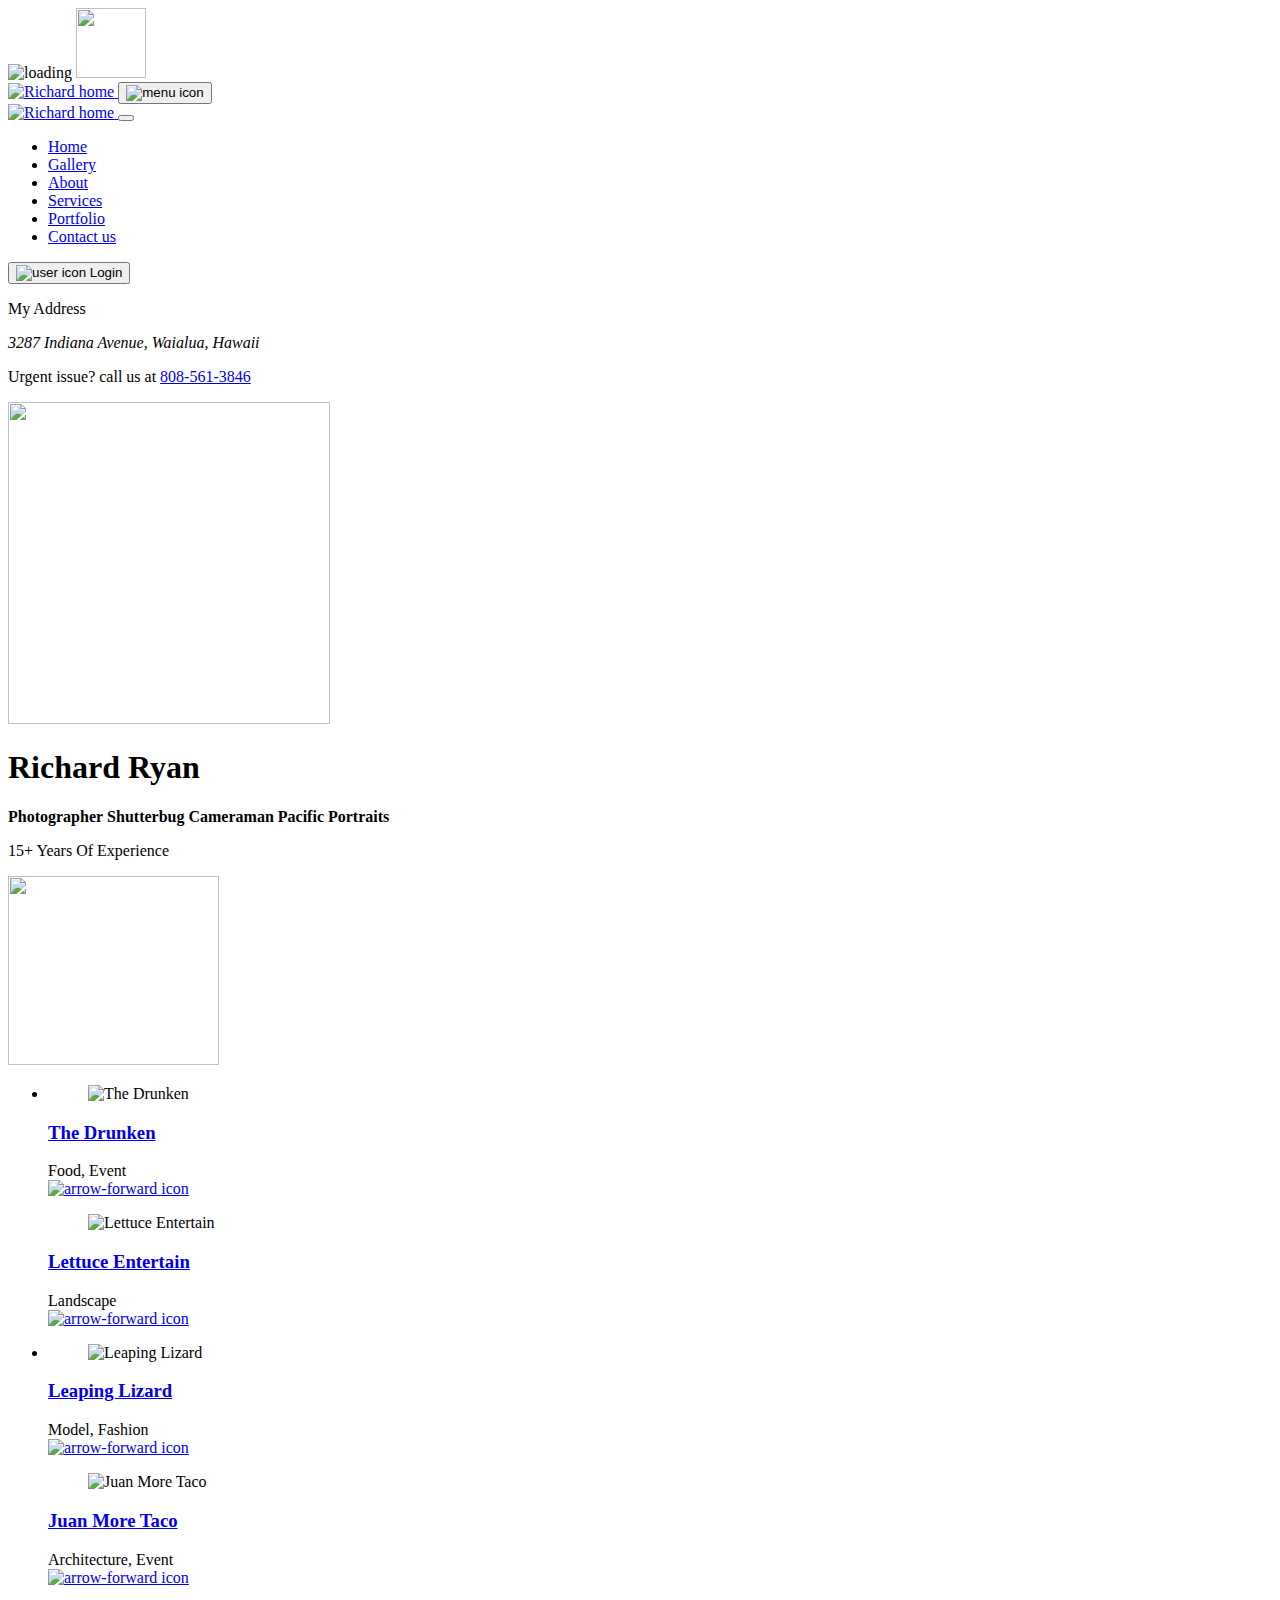
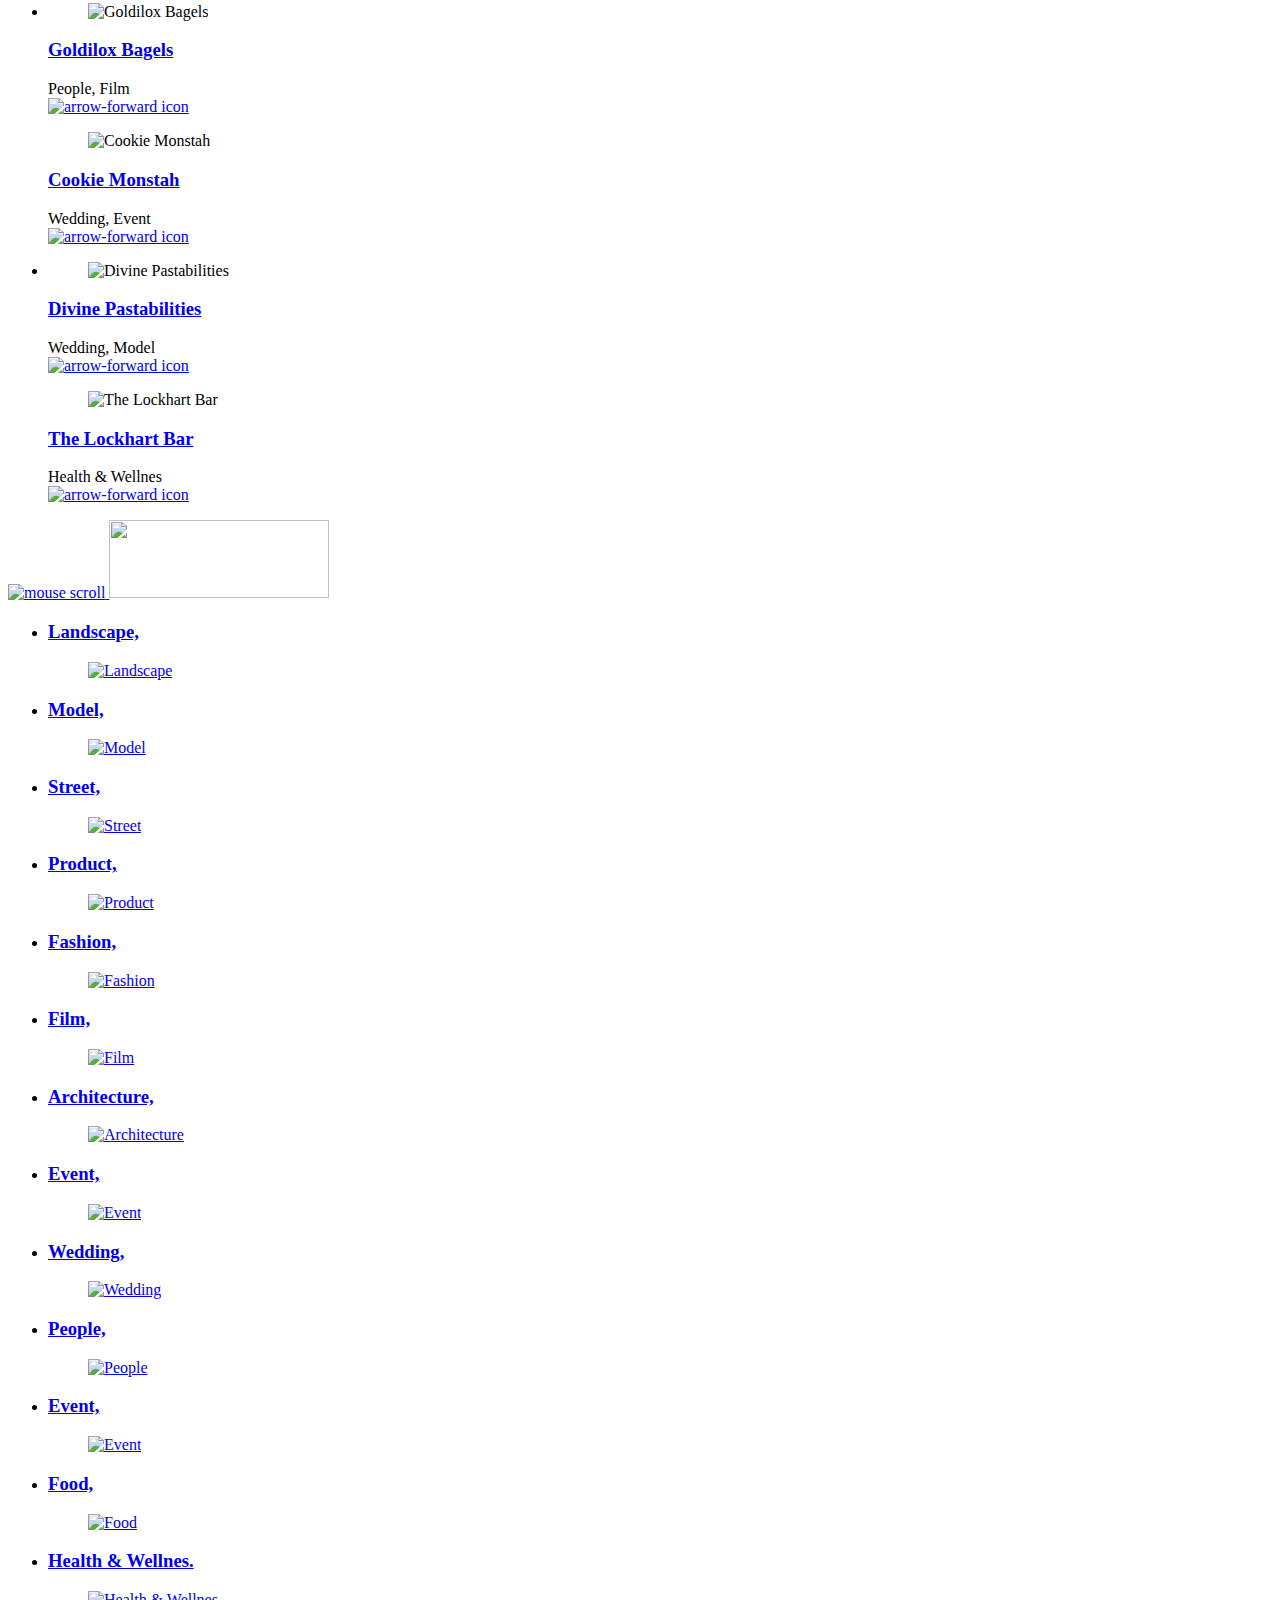
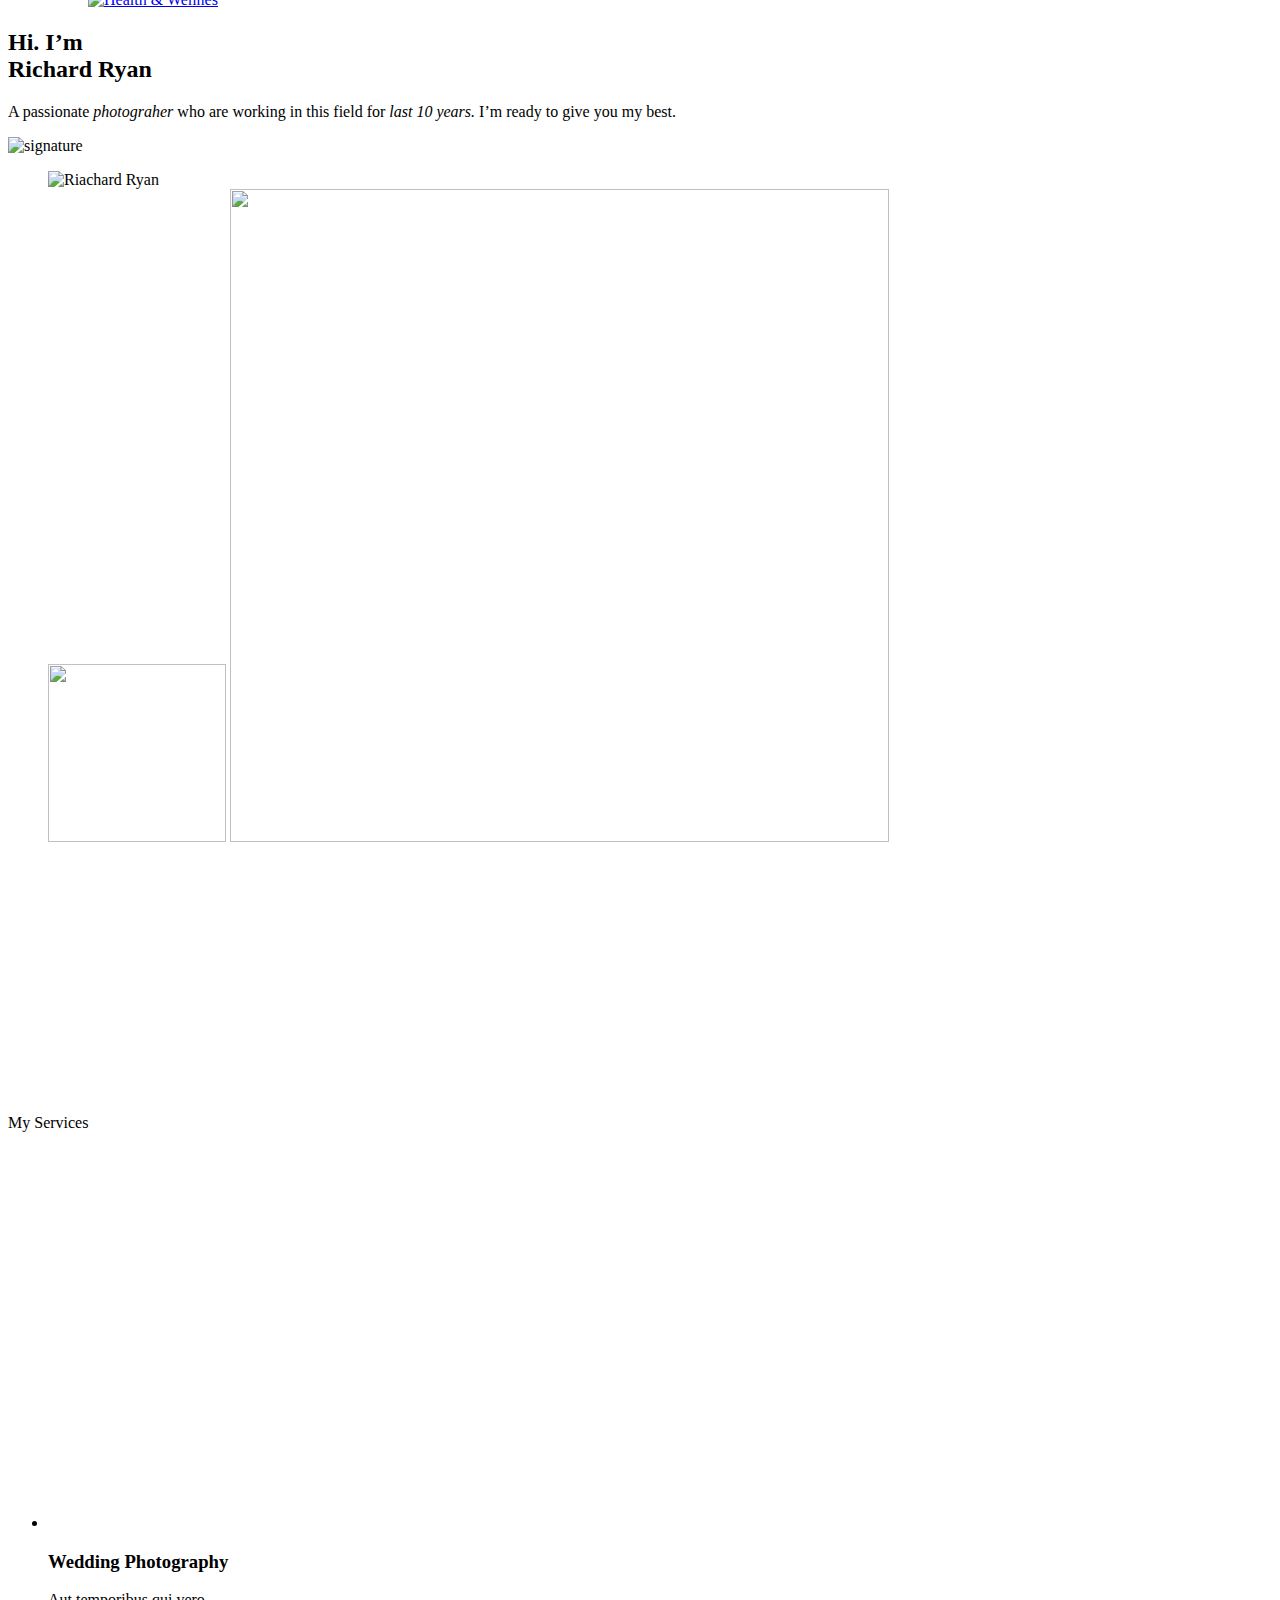
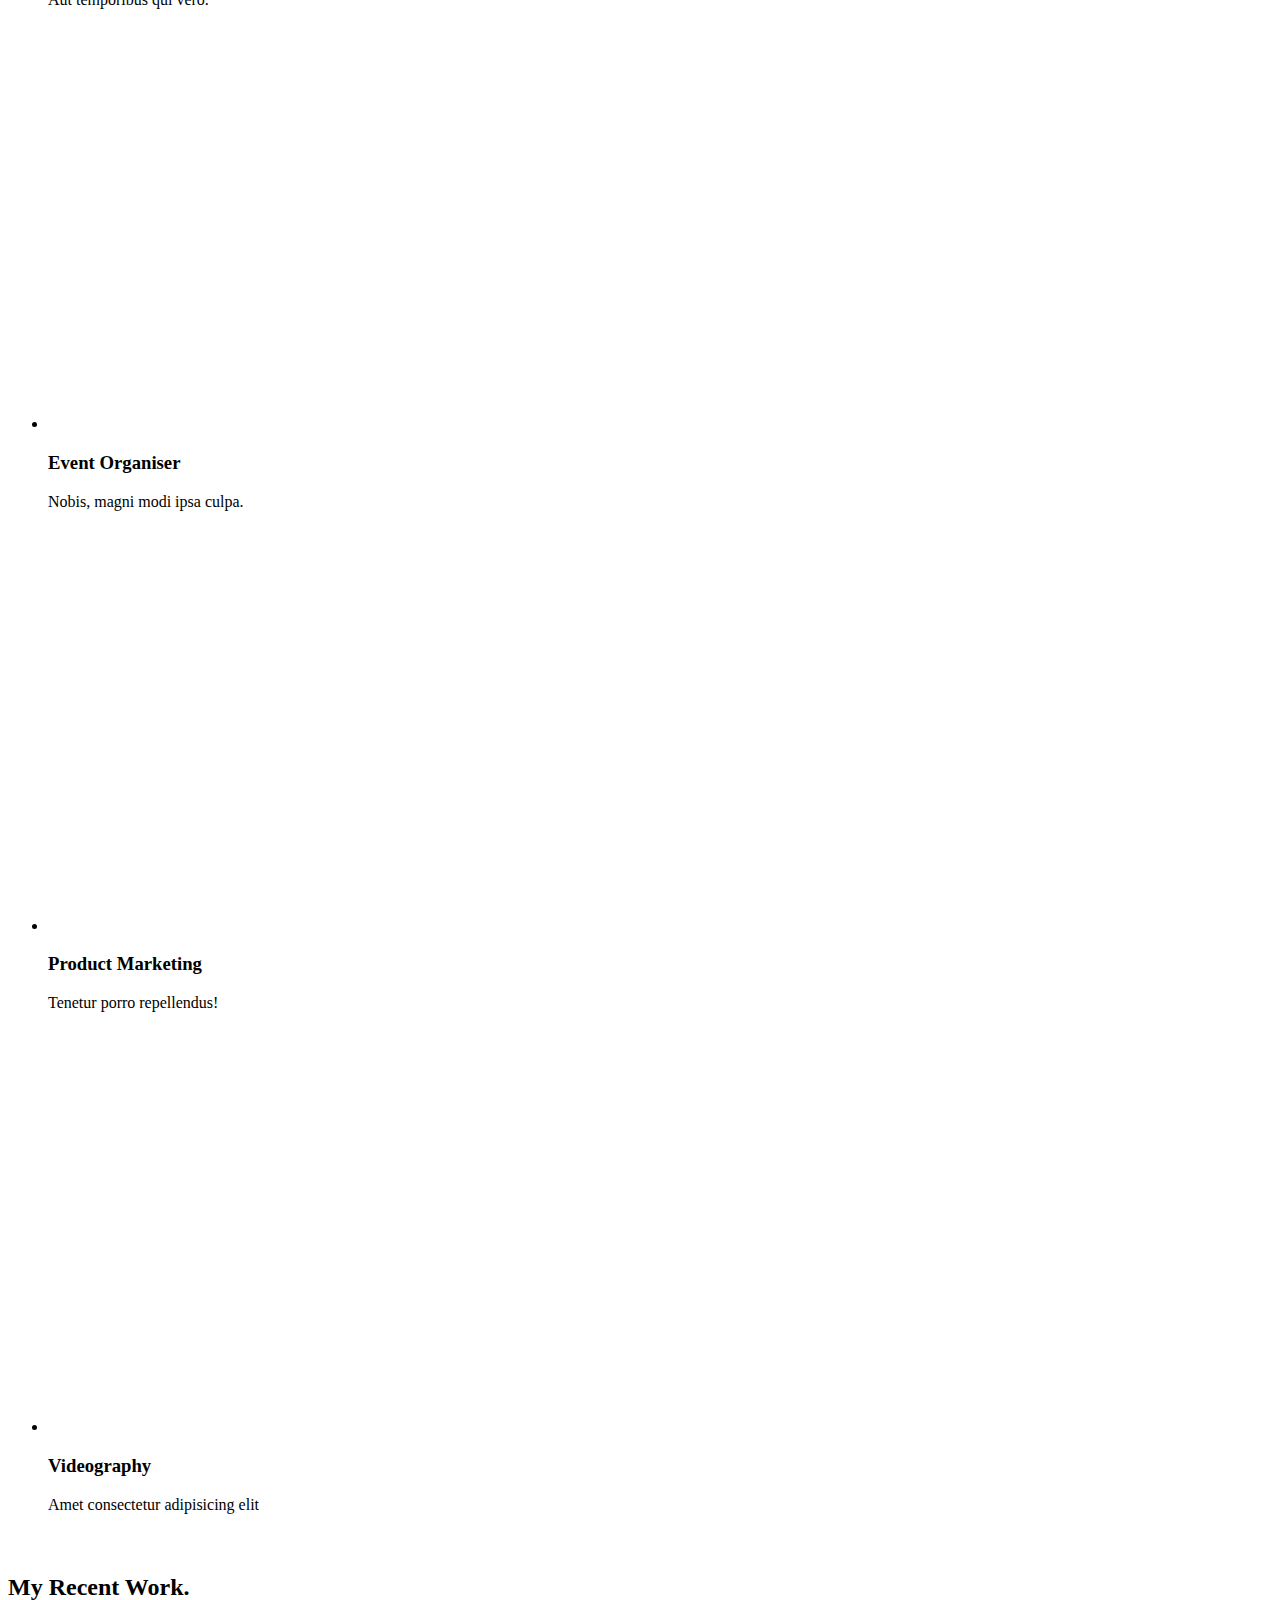
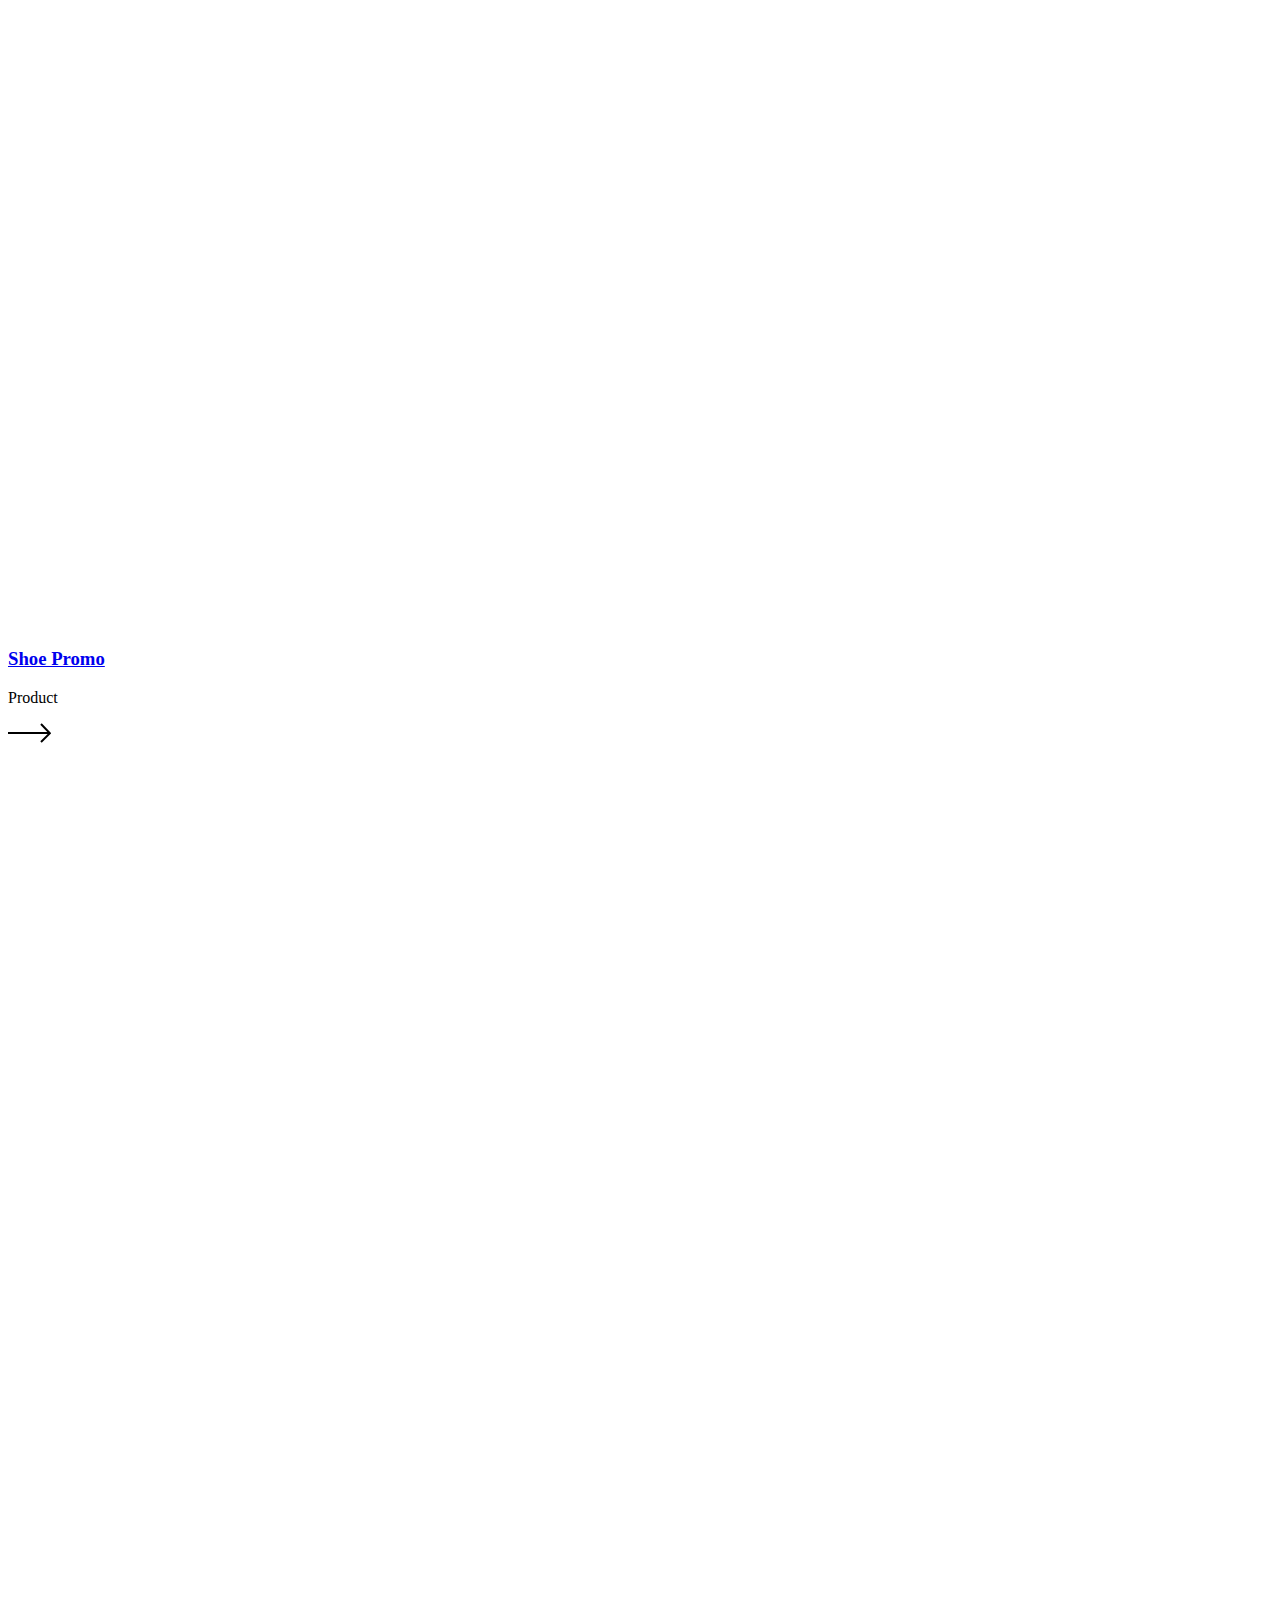
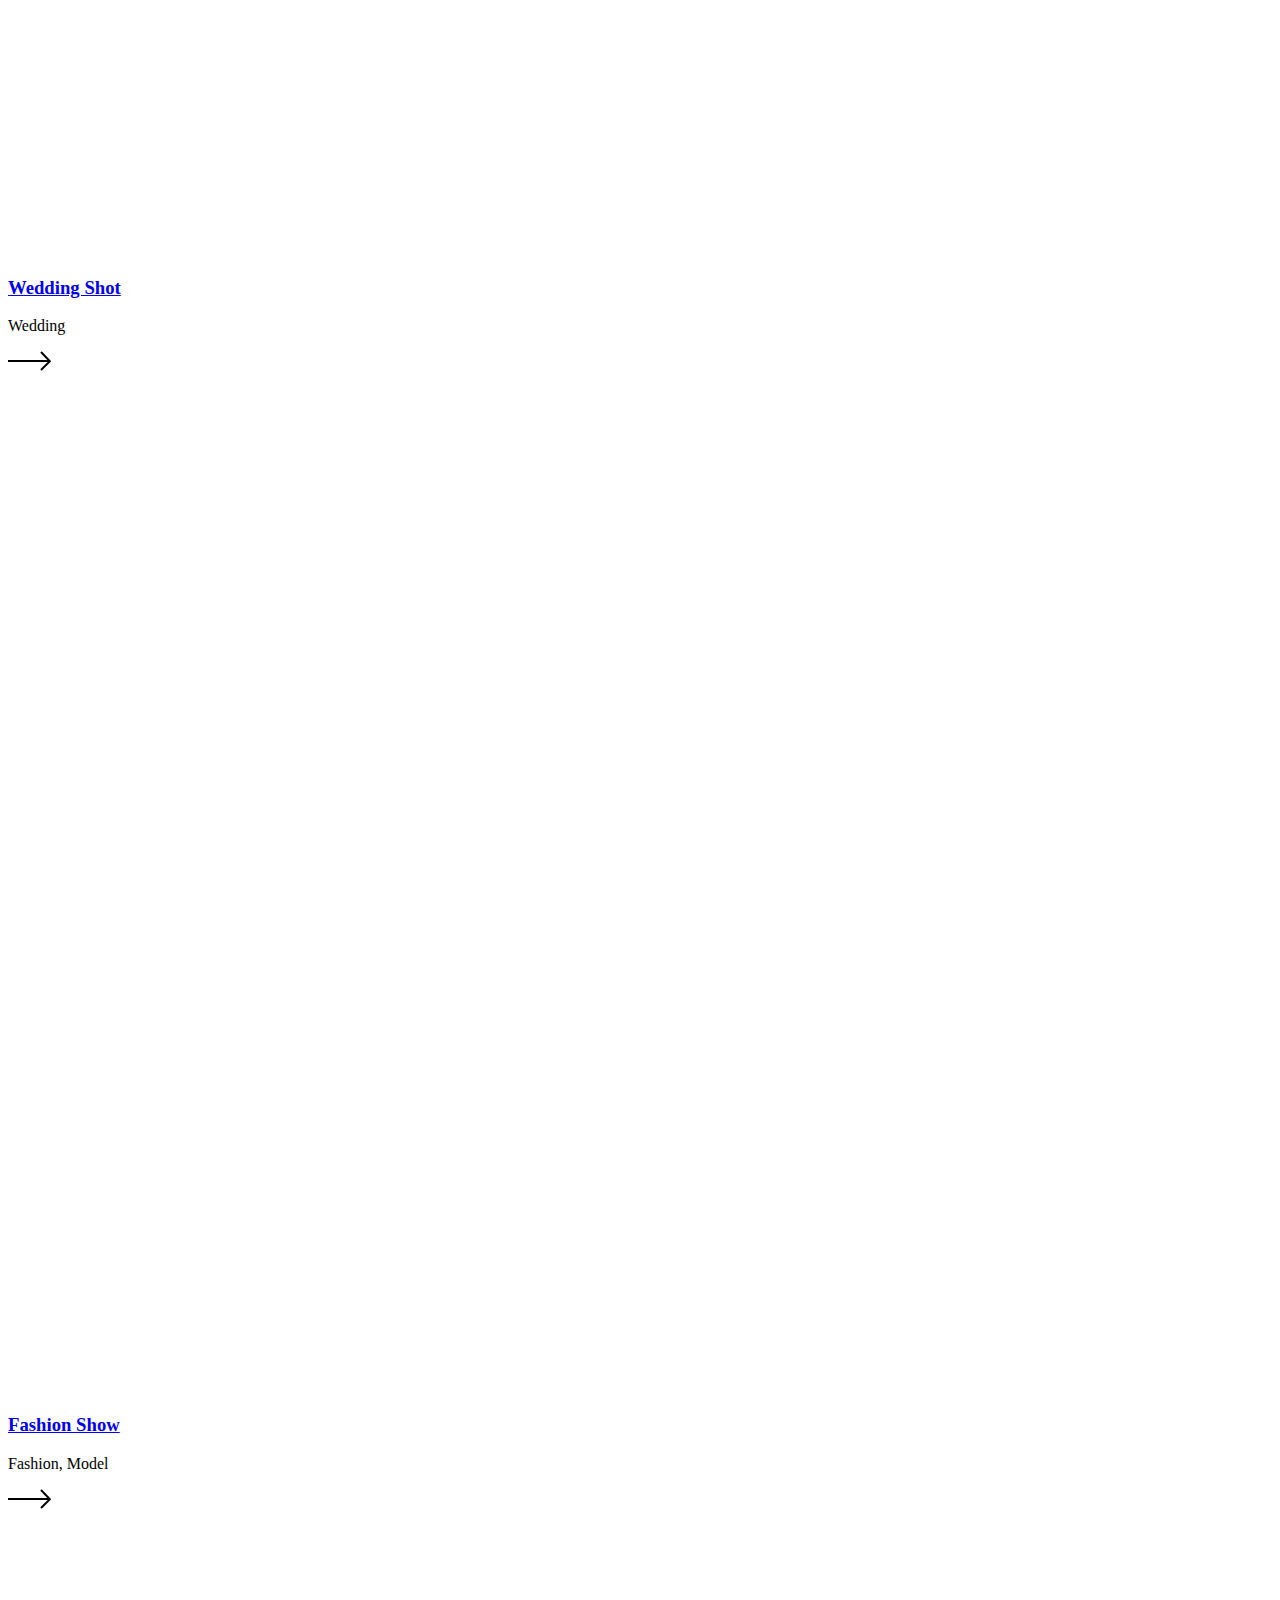
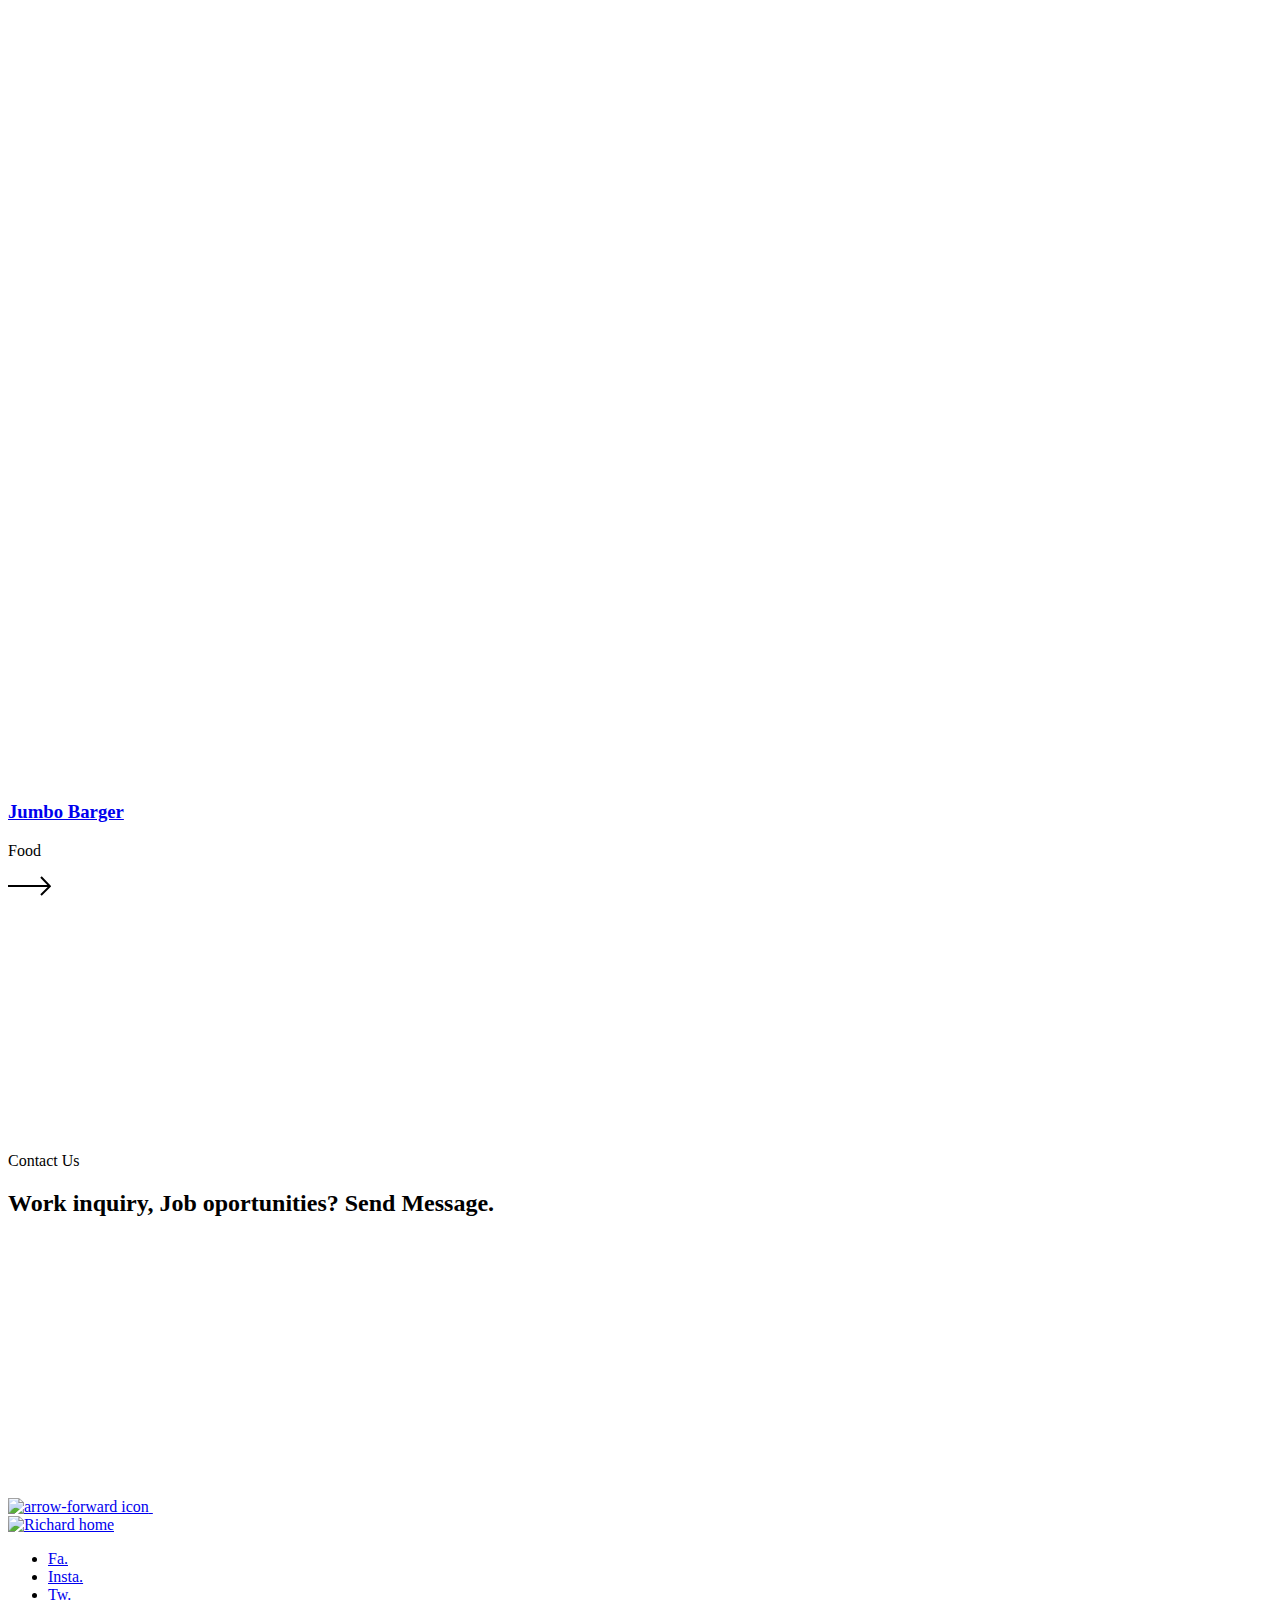
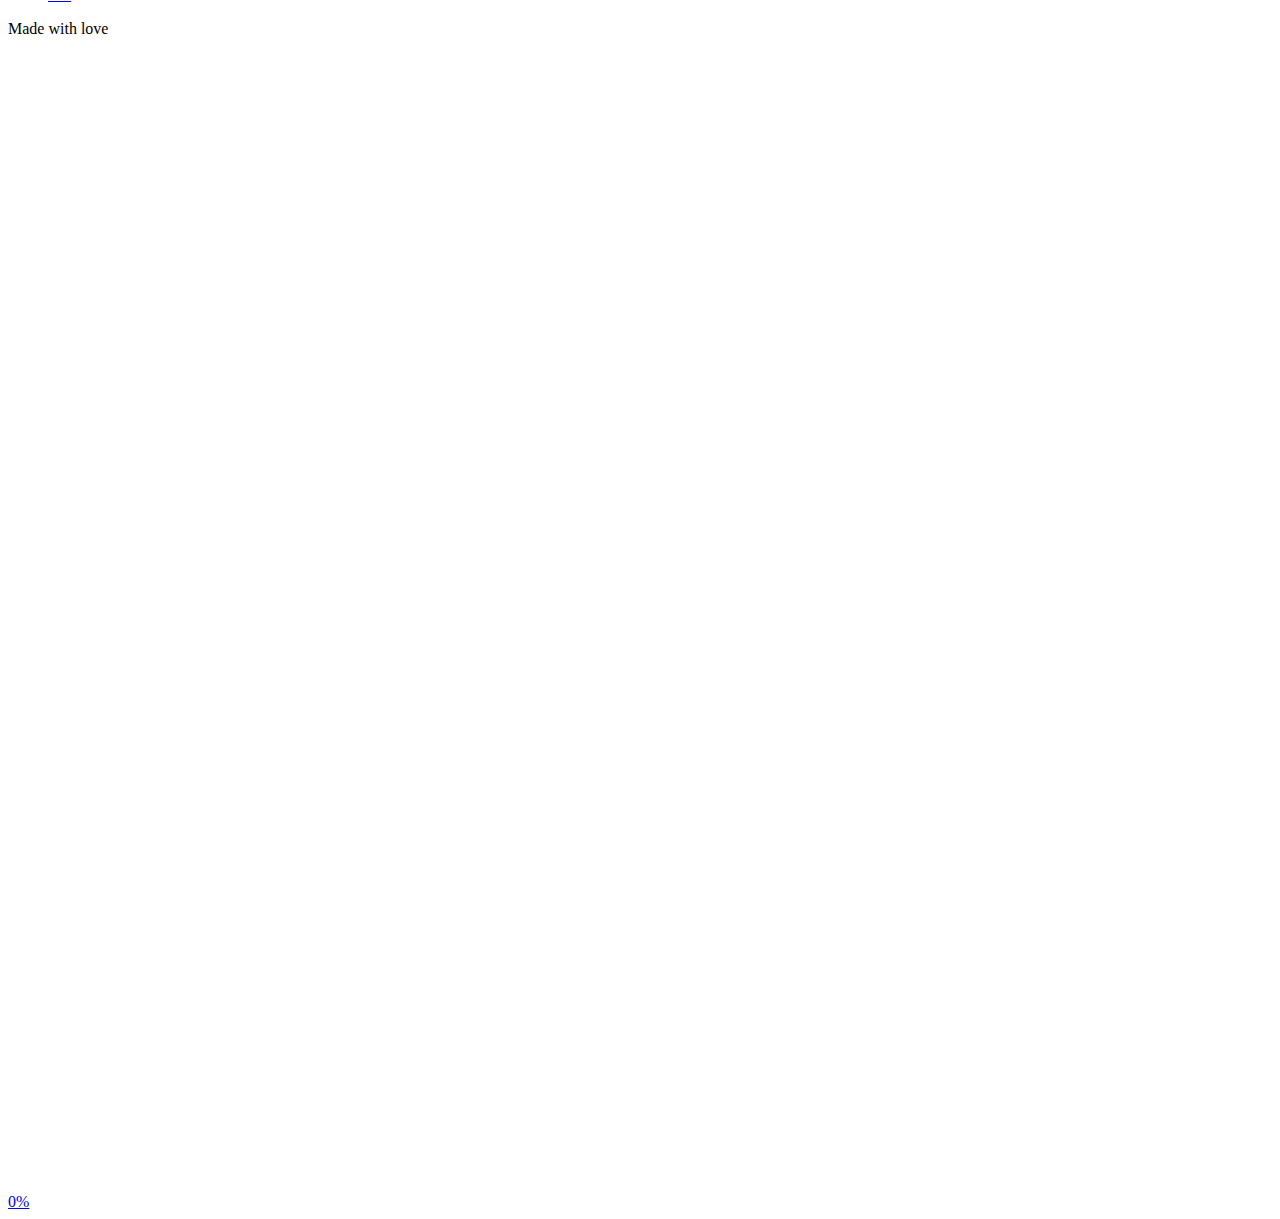
==== index.html @ 760b8705 "add font front page and add assests" ====
<!DOCTYPE html>
<html lang="en">

<head>
  <meta charset="UTF-8">
  <meta http-equiv="X-UA-Compatible" content="IE=edge">
  <meta name="viewport" content="width=device-width, initial-scale=1.0">

  <!-- 
    - primary meta tags
  -->
  <title>Richard Ryan</title>
  <meta name="title" content="Richard Ryan">
  <meta name="description" content="This is a photographer portfolio html template, made by codewithsadee.">

  <!-- 
    - favicon
  -->
  <link rel="shortcut icon" href="./favicon.svg" type="image/svg+xml">

  <!-- 
    - custom css link
  -->
  <link rel="stylesheet" href="./assets/css/style.css">

  <!-- 
    - custom font link
  -->
  <link rel="stylesheet" href="./assets/font/font.css">

  <!-- 
    - preload images
  -->
  <link rel="preload" as="image" href="./assets/images/loading.svg">
  <link rel="preload" as="image" href="./assets/images/loading-circle.svg">

</head>

<body class="active" id="top">

  <!-- 
    -#PRELOADING
  -->

  <div class="loading" data-loading>
    <img src="./assets/images/loading.svg" width="55" height="55" alt="loading" class="img">
    <img src="./assets/images/loading-circle.svg" width="70" height="70" alt="" class="circle">
  </div>





  <!-- 
    - #HEADER
  -->

  <header class="header" data-header>
    <div class="container">

      <a href="#" class="logo">
        <img src="./assets/images/logo.svg" width="40" height="40" alt="Richard home">
      </a>

      <button class="nav-open-btn" aria-label="open menu" data-nav-toggler>
        <img src="./assets/images/menu.svg" width="17" height="17" alt="menu icon">
      </button>

      <nav class="navbar" data-navbar>

        <div class="navbar-top">
          <a href="#" class="logo">
            <img src="./assets/images/nav-logo.svg" width="140" height="40" alt="Richard home" class="img">
          </a>

          <button class="nav-close-btn" aria-label="close menu" data-nav-toggler>
            <span class="span one"></span>
            <span class="span two"></span>
          </button>
        </div>

        <ul class="navbar-list">

          <li class="navbar-item">
            <a href="#home" class="navbar-link" data-nav-link>Home</a>
          </li>

          <li class="navbar-item">
            <a href="#gallery" class="navbar-link" data-nav-link>Gallery</a>
          </li>

          <li class="navbar-item">
            <a href="#about" class="navbar-link" data-nav-link>About</a>
          </li>

          <li class="navbar-item">
            <a href="#services" class="navbar-link" data-nav-link>Services</a>
          </li>

          <li class="navbar-item">
            <a href="#portfolio" class="navbar-link" data-nav-link>Portfolio</a>
          </li>

          <li class="navbar-item">
            <a href="#contact" class="navbar-link" data-nav-link>Contact us</a>
          </li>

        </ul>

        <button class="login-btn">
          <img src="./assets/images/user.svg" width="21" height="21" alt="user icon">

          <span class="span">Login</span>
        </button>

        <p class="navbar-title">My Address</p>

        <address class="navbar-text">
          3287 Indiana Avenue, Waialua, Hawaii
        </address>

        <p class="navbar-text">
          Urgent issue? call us at
          <a href="tel:8085613846" class="contact-link">808-561-3846</a>
        </p>

      </nav>

      <div class="overlay" data-nav-toggler data-overlay></div>

    </div>
  </header>





  <main>
    <article>

      <!-- 
        - #HERO
      -->

      <section class="section hero" id="home" aria-label="home">
        <div class="container">

          <img src="./assets/images/hero-banner.png" width="322" height="322" alt="" class="hero-banner">

          <div class="hero-content">

            <h1 class="h1 hero-title">Richard Ryan</h1>

            <div class="wrapper h2">
              <strong class="strong" data-letter-effect>Photographer</strong>
              <strong class="strong" data-letter-effect>Shutterbug</strong>
              <strong class="strong" data-letter-effect>Cameraman</strong>
              <strong class="strong" data-letter-effect>Pacific Portraits</strong>
            </div>

            <p class="hero-text">15+ Years Of Experience</p>

          </div>

        </div>

        <img src="./assets/images/hero-shape.svg" width="211" height="189" alt="" class="shape">

      </section>





      <!-- 
        - #GALLERY
      -->

      <section class="section gallery" id="gallery">
        <div class="container">

          <ul class="gallery-list">

            <li class="gallery-item" data-reveal>

              <div class="gallery-card">

                <figure class="card-banner img-holder has-before" style="--width: 450; --height: 625;">
                  <img src="./assets/images/gallery-1.jpg" width="450" height="625" loading="lazy" alt="The Drunken"
                    class="img-cover">
                </figure>

                <div class="card-content">
                  <h3 class="h6">
                    <a href="#" class="card-title">The Drunken</a>
                  </h3>

                  <span class="card-tag">Food, Event</span>
                </div>

                <a href="#" class="btn-icon">
                  <img src="./assets/images/arrow-forward.svg" width="43" height="20" loading="lazy"
                    alt="arrow-forward icon">
                </a>

              </div>

              <div class="gallery-card">

                <figure class="card-banner img-holder has-before" style="--width: 450; --height: 625;">
                  <img src="./assets/images/gallery-2.jpg" width="450" height="625" loading="lazy"
                    alt="Lettuce Entertain" class="img-cover">
                </figure>

                <div class="card-content">
                  <h3 class="h6">
                    <a href="#" class="card-title">Lettuce Entertain</a>
                  </h3>

                  <span class="card-tag">Landscape</span>
                </div>

                <a href="#" class="btn-icon">
                  <img src="./assets/images/arrow-forward.svg" width="43" height="20" loading="lazy"
                    alt="arrow-forward icon">
                </a>

              </div>

            </li>

            <li class="gallery-item" data-reveal>

              <div class="gallery-card">

                <figure class="card-banner img-holder has-before" style="--width: 450; --height: 625;">
                  <img src="./assets/images/gallery-3.jpg" width="450" height="625" loading="lazy" alt="Leaping Lizard"
                    class="img-cover">
                </figure>

                <div class="card-content">
                  <h3 class="h6">
                    <a href="#" class="card-title">Leaping Lizard</a>
                  </h3>

                  <span class="card-tag">Model, Fashion</span>
                </div>

                <a href="#" class="btn-icon">
                  <img src="./assets/images/arrow-forward.svg" width="43" height="20" loading="lazy"
                    alt="arrow-forward icon">
                </a>

              </div>

              <div class="gallery-card">

                <figure class="card-banner img-holder has-before" style="--width: 450; --height: 625;">
                  <img src="./assets/images/gallery-4.jpg" width="450" height="625" loading="lazy" alt="Juan More Taco"
                    class="img-cover">
                </figure>

                <div class="card-content">
                  <h3 class="h6">
                    <a href="#" class="card-title">Juan More Taco</a>
                  </h3>

                  <span class="card-tag">Architecture, Event</span>
                </div>

                <a href="#" class="btn-icon">
                  <img src="./assets/images/arrow-forward.svg" width="43" height="20" loading="lazy"
                    alt="arrow-forward icon">
                </a>

              </div>

            </li>

            <li class="gallery-item" data-reveal>

              <div class="gallery-card">

                <figure class="card-banner img-holder has-before" style="--width: 450; --height: 625;">
                  <img src="./assets/images/gallery-5.jpg" width="450" height="625" loading="lazy" alt="Goldilox Bagels"
                    class="img-cover">
                </figure>

                <div class="card-content">
                  <h3 class="h6">
                    <a href="#" class="card-title">Goldilox Bagels</a>
                  </h3>

                  <span class="card-tag">People, Film</span>
                </div>

                <a href="#" class="btn-icon">
                  <img src="./assets/images/arrow-forward.svg" width="43" height="20" loading="lazy"
                    alt="arrow-forward icon">
                </a>

              </div>

              <div class="gallery-card">

                <figure class="card-banner img-holder has-before" style="--width: 450; --height: 625;">
                  <img src="./assets/images/gallery-6.jpg" width="450" height="625" loading="lazy" alt="Cookie Monstah"
                    class="img-cover">
                </figure>

                <div class="card-content">
                  <h3 class="h6">
                    <a href="#" class="card-title">Cookie Monstah</a>
                  </h3>

                  <span class="card-tag">Wedding, Event</span>
                </div>

                <a href="#" class="btn-icon">
                  <img src="./assets/images/arrow-forward.svg" width="43" height="20" loading="lazy"
                    alt="arrow-forward icon">
                </a>

              </div>

            </li>

            <li class="gallery-item" data-reveal>

              <div class="gallery-card">

                <figure class="card-banner img-holder has-before" style="--width: 450; --height: 625;">
                  <img src="./assets/images/gallery-7.jpg" width="450" height="625" loading="lazy"
                    alt="Divine Pastabilities" class="img-cover">
                </figure>

                <div class="card-content">
                  <h3 class="h6">
                    <a href="#" class="card-title">Divine Pastabilities</a>
                  </h3>

                  <span class="card-tag">Wedding, Model</span>
                </div>

                <a href="#" class="btn-icon">
                  <img src="./assets/images/arrow-forward.svg" width="43" height="20" loading="lazy"
                    alt="arrow-forward icon">
                </a>

              </div>

              <div class="gallery-card">

                <figure class="card-banner img-holder has-before" style="--width: 450; --height: 625;">
                  <img src="./assets/images/gallery-8.jpg" width="450" height="625" loading="lazy"
                    alt="The Lockhart Bar" class="img-cover">
                </figure>

                <div class="card-content">
                  <h3 class="h6">
                    <a href="#" class="card-title">The Lockhart Bar</a>
                  </h3>

                  <span class="card-tag">Health & Wellnes</span>
                </div>

                <a href="#" class="btn-icon">
                  <img src="./assets/images/arrow-forward.svg" width="43" height="20" loading="lazy"
                    alt="arrow-forward icon">
                </a>

              </div>

            </li>

          </ul>

          <a href="#service" class="scroll-down">
            <img src="./assets/images/scroll-down.svg" width="40" height="66" loading="lazy" alt="mouse scroll">
          </a>

          <img src="./assets/images/gallery-shape.svg" width="220" height="78" loading="lazy" alt="" class="shape">

        </div>
      </section>





      <!-- 
        - #CATEGORY
      -->

      <section class="section category" aria-label="photography category">
        <div class="container">

          <ul class="category-list">

            <li class="category-item" data-reveal>
              <a href="#" class="category-card">

                <h3 class="h4 card-title">Landscape,</h3>

                <figure class="card-banner img-holder" style="--width: 600; --height: 690;">
                  <img src="./assets/images/category-1.jpg" width="600" height="690" loading="lazy" alt="Landscape"
                    class="img-cover">
                </figure>

              </a>
            </li>

            <li class="category-item" data-reveal>
              <a href="#" class="category-card">

                <h3 class="h4 card-title">Model,</h3>

                <figure class="card-banner img-holder" style="--width: 600; --height: 690;">
                  <img src="./assets/images/category-2.jpg" width="600" height="690" loading="lazy" alt="Model"
                    class="img-cover">
                </figure>

              </a>
            </li>

            <li class="category-item" data-reveal>
              <a href="#" class="category-card">

                <h3 class="h4 card-title">Street,</h3>

                <figure class="card-banner img-holder" style="--width: 600; --height: 690;">
                  <img src="./assets/images/category-3.jpg" width="600" height="690" loading="lazy" alt="Street"
                    class="img-cover">
                </figure>

              </a>
            </li>

            <li class="category-item" data-reveal>
              <a href="#" class="category-card">

                <h3 class="h4 card-title">Product,</h3>

                <figure class="card-banner img-holder" style="--width: 600; --height: 690;">
                  <img src="./assets/images/category-4.jpg" width="600" height="690" loading="lazy" alt="Product"
                    class="img-cover">
                </figure>

              </a>
            </li>

            <li class="category-item" data-reveal>
              <a href="#" class="category-card">

                <h3 class="h4 card-title">Fashion,</h3>

                <figure class="card-banner img-holder" style="--width: 600; --height: 690;">
                  <img src="./assets/images/category-2.jpg" width="600" height="690" loading="lazy" alt="Fashion"
                    class="img-cover">
                </figure>

              </a>
            </li>

            <li class="category-item" data-reveal>
              <a href="#" class="category-card">

                <h3 class="h4 card-title">Film,</h3>

                <figure class="card-banner img-holder" style="--width: 600; --height: 690;">
                  <img src="./assets/images/category-5.jpg" width="600" height="690" loading="lazy" alt="Film"
                    class="img-cover">
                </figure>

              </a>
            </li>

            <li class="category-item" data-reveal>
              <a href="#" class="category-card">

                <h3 class="h4 card-title">Architecture,</h3>

                <figure class="card-banner img-holder" style="--width: 600; --height: 690;">
                  <img src="./assets/images/category-6.jpg" width="600" height="690" loading="lazy" alt="Architecture"
                    class="img-cover">
                </figure>

              </a>
            </li>

            <li class="category-item" data-reveal>
              <a href="#" class="category-card">

                <h3 class="h4 card-title">Event,</h3>

                <figure class="card-banner img-holder" style="--width: 600; --height: 690;">
                  <img src="./assets/images/category-7.jpg" width="600" height="690" loading="lazy" alt="Event"
                    class="img-cover">
                </figure>

              </a>
            </li>

            <li class="category-item" data-reveal>
              <a href="#" class="category-card">

                <h3 class="h4 card-title">Wedding,</h3>

                <figure class="card-banner img-holder" style="--width: 600; --height: 690;">
                  <img src="./assets/images/category-8.jpg" width="600" height="690" loading="lazy" alt="Wedding"
                    class="img-cover">
                </figure>

              </a>
            </li>

            <li class="category-item" data-reveal>
              <a href="#" class="category-card">

                <h3 class="h4 card-title">People,</h3>

                <figure class="card-banner img-holder" style="--width: 600; --height: 690;">
                  <img src="./assets/images/category-9.jpg" width="600" height="690" loading="lazy" alt="People"
                    class="img-cover">
                </figure>

              </a>
            </li>

            <li class="category-item" data-reveal>
              <a href="#" class="category-card">

                <h3 class="h4 card-title">Event,</h3>

                <figure class="card-banner img-holder" style="--width: 600; --height: 690;">
                  <img src="./assets/images/category-7.jpg" width="600" height="690" loading="lazy" alt="Event"
                    class="img-cover">
                </figure>

              </a>
            </li>

            <li class="category-item" data-reveal>
              <a href="#" class="category-card">

                <h3 class="h4 card-title">Food,</h3>

                <figure class="card-banner img-holder" style="--width: 600; --height: 690;">
                  <img src="./assets/images/category-10.jpg" width="600" height="690" loading="lazy" alt="Food"
                    class="img-cover">
                </figure>

              </a>
            </li>

            <li class="category-item" data-reveal>
              <a href="#" class="category-card">

                <h3 class="h4 card-title">Health & Wellnes.</h3>

                <figure class="card-banner img-holder" style="--width: 600; --height: 690;">
                  <img src="./assets/images/category-11.jpg" width="600" height="690" loading="lazy"
                    alt="Health & Wellnes" class="img-cover">
                </figure>

              </a>
            </li>

          </ul>

        </div>
      </section>





      <!-- 
        - #ABOUT
      -->

      <section class="section about" id="about" aria-label="about me">
        <div class="container">

          <div class="about-content">

            <h2 class="h2 section-title" data-reveal="right">
              Hi. I’m <br>
              Richard Ryan
            </h2>

            <div class="wrapper has-before" data-reveal="right">

              <p class="section-text">
                A passionate
                <em class="em">photograher</em>
                who are working in this field for
                <em class="em">last 10 years.</em>
                I’m ready to give you my best.
              </p>

              <img src="./assets/images/signature.png" width="151" height="92" loading="lazy" alt="signature"
                class="img">

            </div>

          </div>

          <figure class="about-banner" data-reveal="left">

            <div class="img-holder has-before" style="--width: 512; --height: 684;">
              <img src="./assets/images/about-banner.jpg" width="512" height="684" loading="lazy" alt="Riachard Ryan"
                class="img-cover">
            </div>

            <img src="./assets/images/about-shape-1.png" width="178" height="178" loading="lazy" alt=""
              class="shape shape-1">

            <img src="./assets/images/about-shape-2.svg" width="659" height="653" loading="lazy" alt=""
              class="shape shape-2">

          </figure>

          <img src="./assets/images/about-shape-3.svg" width="239" height="232" loading="lazy" alt=""
            class="shape shape-3">

        </div>
      </section>





      <!-- 
        - #SERVICE
      -->

      <section class="section service" id="service" aria-labelledby="service-lable">

        <p class="section-subtitle container" id="service-lable">My Services</p>

        <ul class="service-list">

          <li data-reveal>
            <div class="service-card container">

              <img src="./assets/images/service-1.jpg" width="340" height="380" loading="lazy" alt="Wedding Photography"
                class="img">

              <div>
                <h3 class="h3 card-title">Wedding Photography</h3>

                <p class="card-subtitle">
                  Aut temporibus qui vero.
                </p>
              </div>

              <a href="#" class="btn-icon" aria-label="See more">
                <svg xmlns="http://www.w3.org/2000/svg" width="43" height="20" viewBox="0 0 43 20" fill="none">
                  <path d="M0 10H41" stroke="white" stroke-width="2" />
                  <path d="M33 1L41.9 10.2727L33 19" stroke="white" stroke-width="2" />
                </svg>
              </a>

            </div>
          </li>

          <li data-reveal>
            <div class="service-card container">

              <img src="./assets/images/service-2.jpg" width="340" height="380" loading="lazy" alt="Event Organiser"
                class="img">

              <div>
                <h3 class="h3 card-title">Event Organiser</h3>

                <p class="card-subtitle">
                  Nobis, magni modi ipsa culpa.
                </p>
              </div>

              <a href="#" class="btn-icon" aria-label="See more">
                <svg xmlns="http://www.w3.org/2000/svg" width="43" height="20" viewBox="0 0 43 20" fill="none">
                  <path d="M0 10H41" stroke="white" stroke-width="2" />
                  <path d="M33 1L41.9 10.2727L33 19" stroke="white" stroke-width="2" />
                </svg>
              </a>

            </div>
          </li>

          <li data-reveal>
            <div class="service-card container">

              <img src="./assets/images/service-3.jpg" width="340" height="380" loading="lazy" alt="Product Marketing"
                class="img">

              <div>
                <h3 class="h3 card-title">Product Marketing</h3>

                <p class="card-subtitle">
                  Tenetur porro repellendus!
                </p>
              </div>

              <a href="#" class="btn-icon" aria-label="See more">
                <svg xmlns="http://www.w3.org/2000/svg" width="43" height="20" viewBox="0 0 43 20" fill="none">
                  <path d="M0 10H41" stroke="white" stroke-width="2" />
                  <path d="M33 1L41.9 10.2727L33 19" stroke="white" stroke-width="2" />
                </svg>
              </a>

            </div>
          </li>

          <li data-reveal>
            <div class="service-card container">

              <img src="./assets/images/service-4.jpg" width="340" height="380" loading="lazy" alt="Videography"
                class="img">

              <div>
                <h3 class="h3 card-title">Videography</h3>

                <p class="card-subtitle">
                  Amet consectetur adipisicing elit
                </p>
              </div>

              <a href="#" class="btn-icon" aria-label="See more">
                <svg xmlns="http://www.w3.org/2000/svg" width="43" height="20" viewBox="0 0 43 20" fill="none">
                  <path d="M0 10H41" stroke="white" stroke-width="2" />
                  <path d="M33 1L41.9 10.2727L33 19" stroke="white" stroke-width="2" />
                </svg>
              </a>

            </div>
          </li>

        </ul>

      </section>





      <!-- 
        - #PORTFOLIO
      -->

      <section class="section portfolio" id="portfolio" aria-labelledby="portfolio-label">
        <div class="container">

          <div class="portfolio-list">

            <div class="wrapper">

              <h2 class="h2 section-title" id="portfolio-label" data-reveal>My Recent Work.</h2>

              <div class="portfolio-card" data-reveal>

                <figure class="card-banner img-holder has-before" style="--width: 700; --height: 605;">
                  <img src="./assets/images/portfolio-1.jpg" width="700" height="605" loading="lazy" alt="Shoe Promo"
                    class="img-cover">
                </figure>

                <div class="card-content">
                  <h3 class="h4">
                    <a href="#" class="card-title">Shoe Promo</a>
                  </h3>

                  <p class="card-tag">Product</p>
                </div>

                <a href="#" class="btn-icon" aria-label="See more">
                  <svg xmlns="http://www.w3.org/2000/svg" width="43" height="20" viewBox="0 0 43 20" fill="none">
                    <path d="M0 10H41" stroke="black" stroke-width="2" />
                    <path d="M33 1L41.9 10.2727L33 19" stroke="black" stroke-width="2" />
                  </svg>
                </a>

              </div>

              <div class="portfolio-card" data-reveal>

                <figure class="card-banner img-holder has-before" style="--width: 700; --height: 1091;">
                  <img src="./assets/images/portfolio-2.jpg" width="700" height="1091" loading="lazy" alt="Wedding Shot"
                    class="img-cover">
                </figure>

                <div class="card-content">
                  <h3 class="h4">
                    <a href="#" class="card-title">Wedding Shot</a>
                  </h3>

                  <p class="card-tag">Wedding</p>
                </div>

                <a href="#" class="btn-icon" aria-label="See more">
                  <svg xmlns="http://www.w3.org/2000/svg" width="43" height="20" viewBox="0 0 43 20" fill="none">
                    <path d="M0 10H41" stroke="black" stroke-width="2" />
                    <path d="M33 1L41.9 10.2727L33 19" stroke="black" stroke-width="2" />
                  </svg>
                </a>

              </div>

            </div>

            <div class="wrapper">

              <div class="portfolio-card" data-reveal>

                <figure class="card-banner img-holder has-before" style="--width: 700; --height: 1000;">
                  <img src="./assets/images/portfolio-3.jpg" width="700" height="1000" loading="lazy" alt="Fashion Show"
                    class="img-cover">
                </figure>

                <div class="card-content">
                  <h3 class="h4">
                    <a href="#" class="card-title">Fashion Show</a>
                  </h3>

                  <p class="card-tag">Fashion, Model</p>
                </div>

                <a href="#" class="btn-icon" aria-label="See more">
                  <svg xmlns="http://www.w3.org/2000/svg" width="43" height="20" viewBox="0 0 43 20" fill="none">
                    <path d="M0 10H41" stroke="black" stroke-width="2" />
                    <path d="M33 1L41.9 10.2727L33 19" stroke="black" stroke-width="2" />
                  </svg>
                </a>

              </div>

              <div class="portfolio-card" data-reveal>

                <figure class="card-banner img-holder has-before" style="--width: 700; --height: 850;">
                  <img src="./assets/images/portfolio-4.jpg" width="700" height="850" loading="lazy" alt="Jumbo Barger"
                    class="img-cover">
                </figure>

                <div class="card-content">
                  <h3 class="h4">
                    <a href="#" class="card-title">Jumbo Barger</a>
                  </h3>

                  <p class="card-tag">Food</p>
                </div>

                <a href="#" class="btn-icon" aria-label="See more">
                  <svg xmlns="http://www.w3.org/2000/svg" width="43" height="20" viewBox="0 0 43 20" fill="none">
                    <path d="M0 10H41" stroke="black" stroke-width="2" />
                    <path d="M33 1L41.9 10.2727L33 19" stroke="black" stroke-width="2" />
                  </svg>
                </a>

              </div>

            </div>

          </div>

          <img src="./assets/images/portfolio-shape.svg" width="286" height="232" loading="lazy" alt="" class="shape">

        </div>
      </section>

    </article>
  </main>





  <!-- 
    - #FOOTER
  -->

  <footer class="footer">

    <div class="footer-top section" id="contact">
      <div class="container">

        <p class="section-subtitle" data-reveal>Contact Us</p>

        <h2 class="h2 section-title" data-reveal>
          Work inquiry, Job oportunities? Send Message.
        </h2>

        <a href="#" class="btn-icon" data-reveal>
          <img src="./assets/images/arrow-forward.svg" width="43" height="20" loading="lazy" alt="arrow-forward icon">
        </a>

        <img src="./assets/images/footer-1.jpg" width="159" height="176" loading="lazy" alt="photography"
          class="abs-img abs-img-1" data-reveal>

        <img src="./assets/images/footer-2.jpg" width="265" height="275" loading="lazy" alt="photography"
          class="abs-img abs-img-2" data-reveal>

        <img src="./assets/images/footer-3.jpg" width="303" height="272" loading="lazy" alt="photography"
          class="abs-img abs-img-3" data-reveal>

        <img src="./assets/images/footer-4.jpg" width="175" height="175" loading="lazy" alt="photography"
          class="abs-img abs-img-4" data-reveal>

        <img src="./assets/images/footer-shape.svg" width="185" height="134" loading="lazy" alt="" class="shape">

      </div>
    </div>

    <div class="footer-bottom">
      <div class="container">

        <a href="#" class="logo">
          <img src="./assets/images/logo.svg" width="40" height="40" loading="lazy" alt="Richard home">
        </a>

        <ul class="social-list">

          <li>
            <a href="#" class="social-link">Fa.</a>
          </li>

          <li>
            <a href="#" class="social-link">Insta.</a>
          </li>

          <li>
            <a href="#" class="social-link">Tw.</a>
          </li>

        </ul>

        <p class="copyright">Made with love</p>

      </div>
    </div>

    <div class="footer-bg has-before">
      <img src="./assets/images/footer-bg.jpg" width="1920" height="1135" loading="lazy" alt="photography"
        class="img-cover">
    </div>

  </footer>





  <!-- 
    - #BACK TO TOP
  -->

  <a href="#top" class="back-top-btn" aria-label="back to top" data-back-top-btn>0%</a>






  <div class="cursor" data-cursor></div>





  
  <script src="./assets/js/script.js"></script>

</body>

</html>
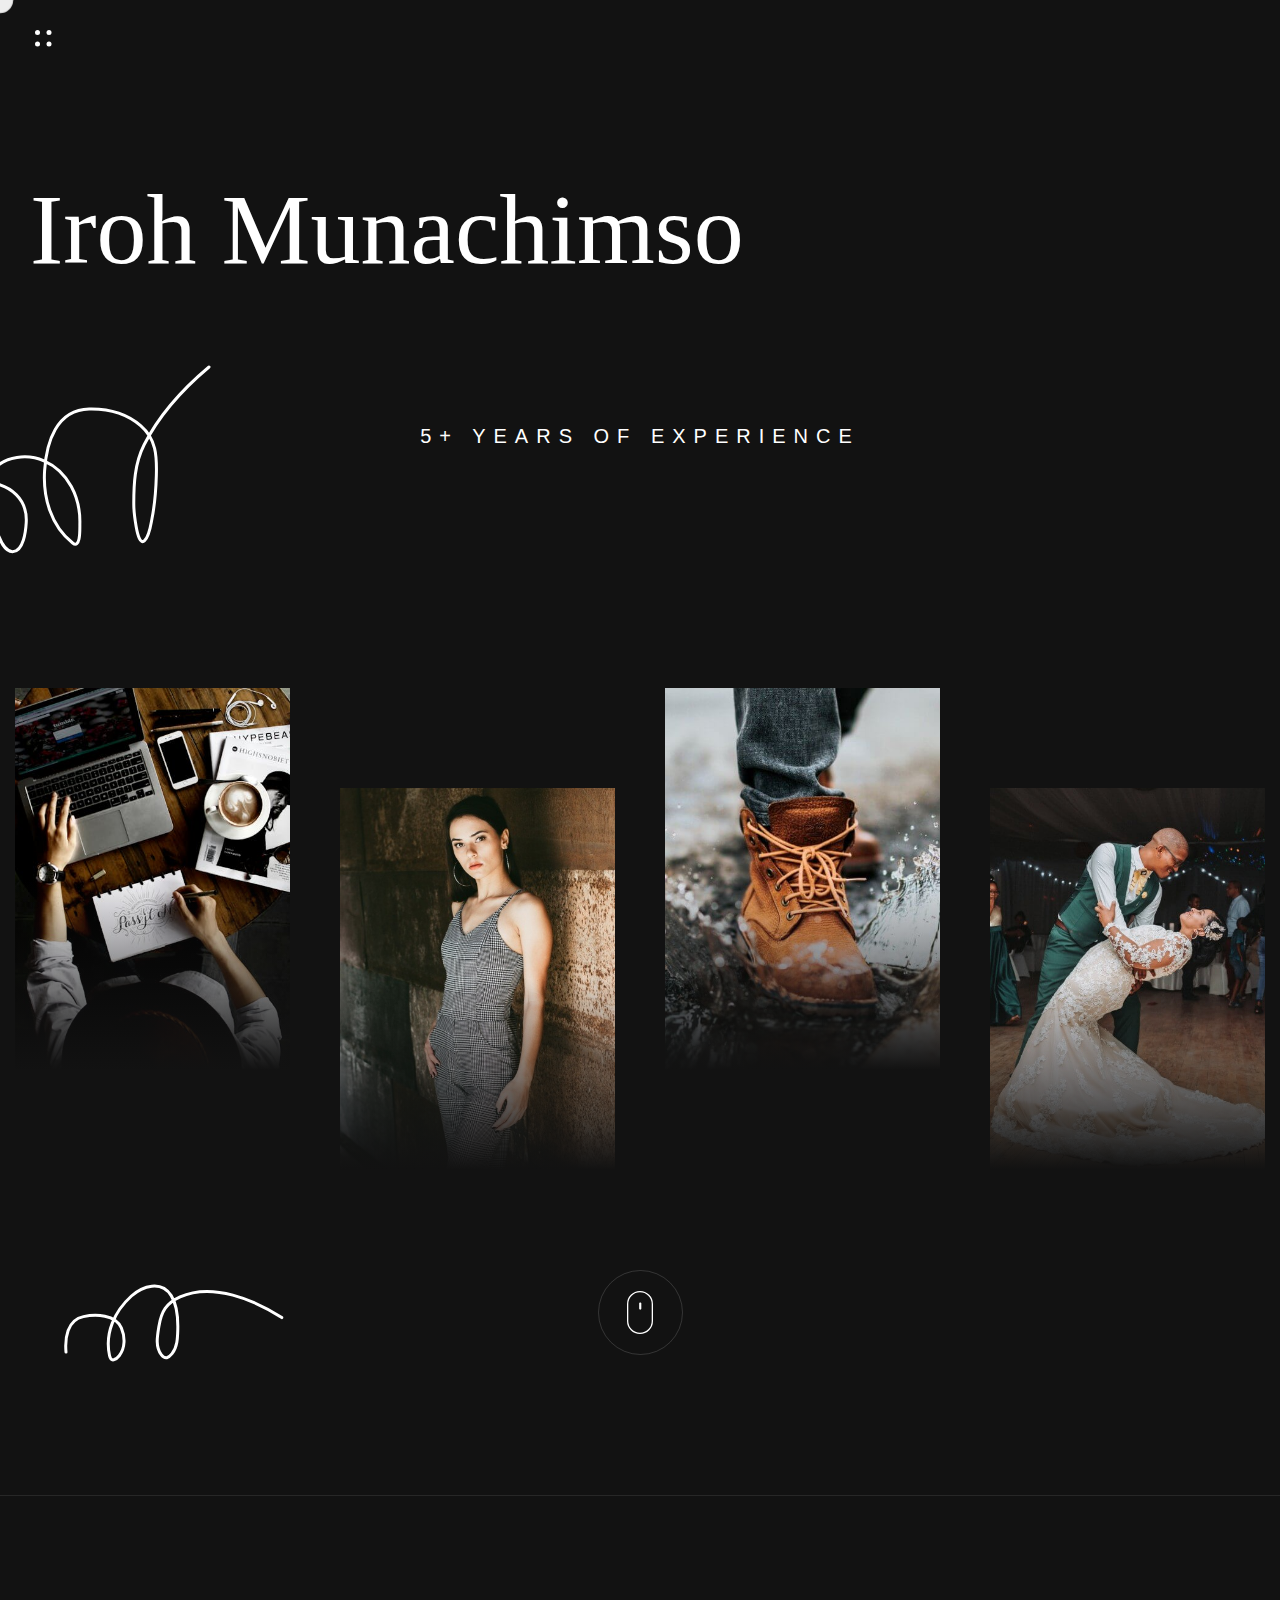
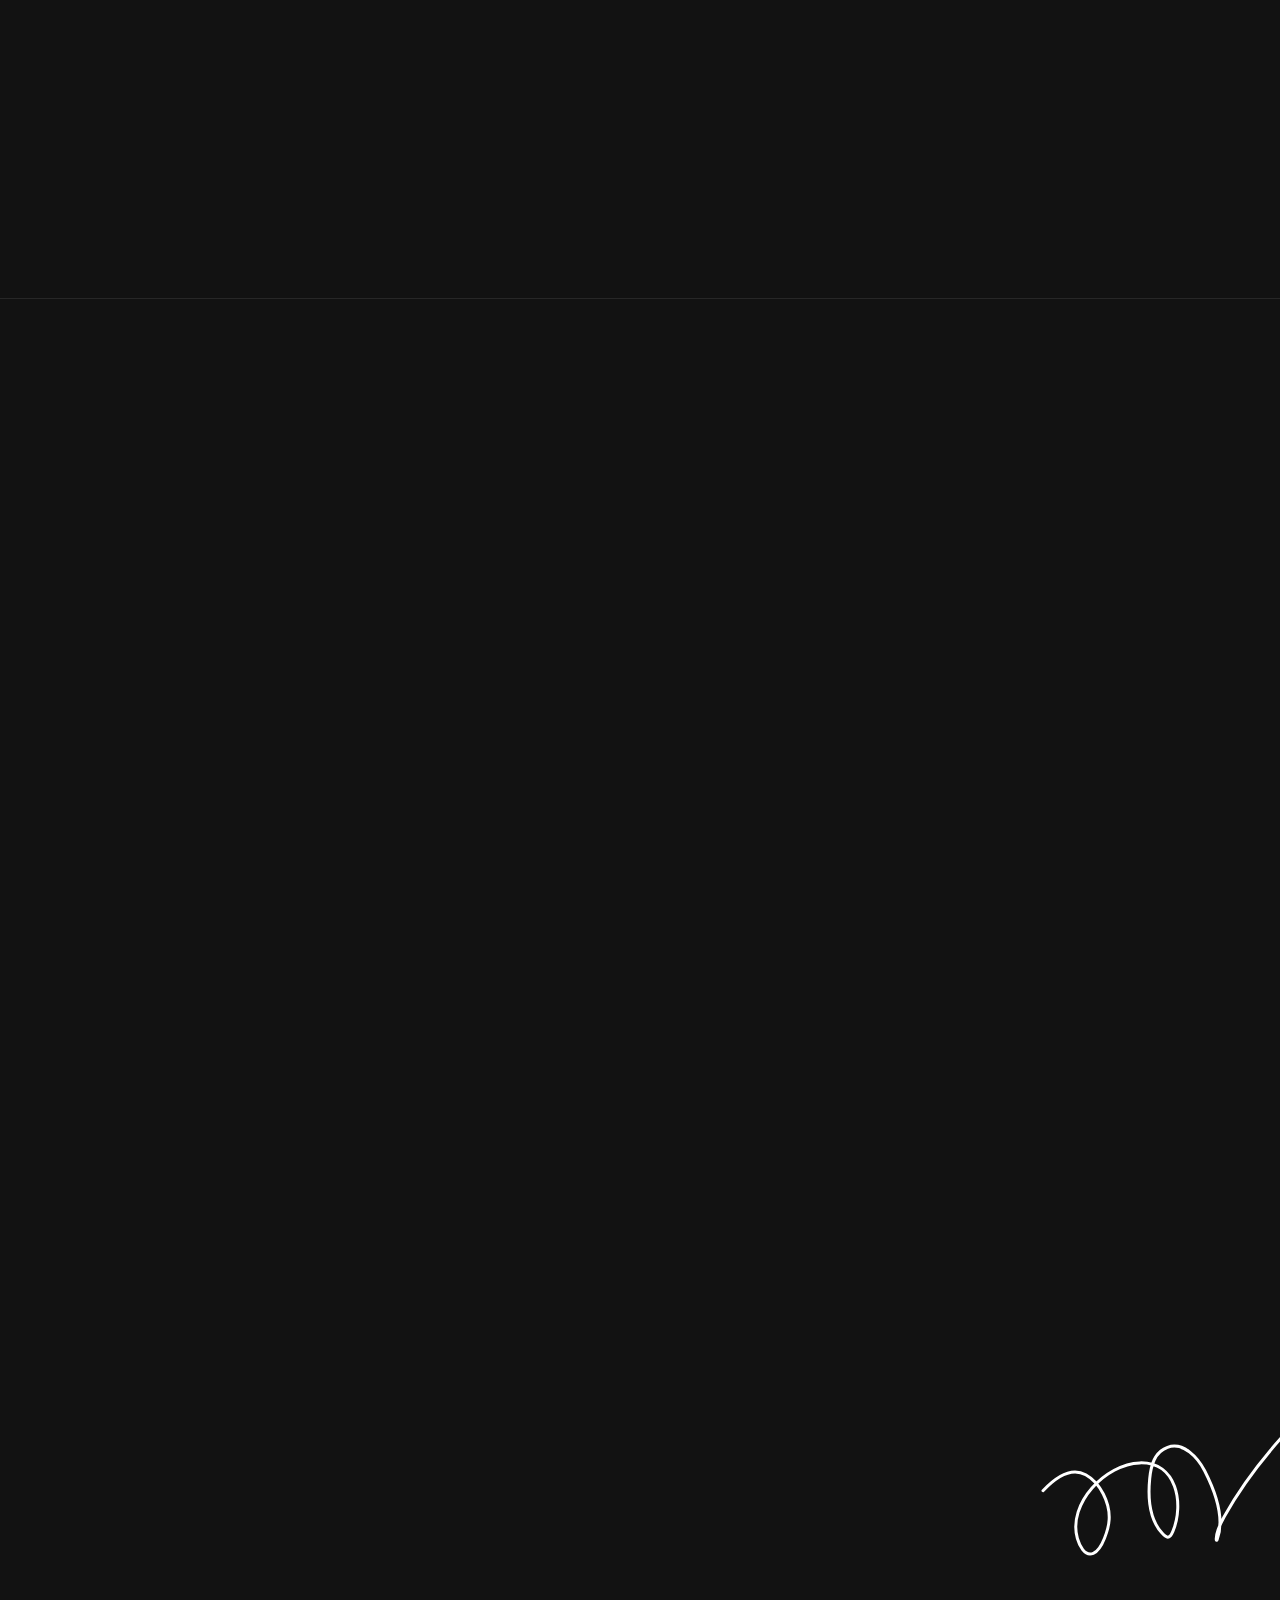
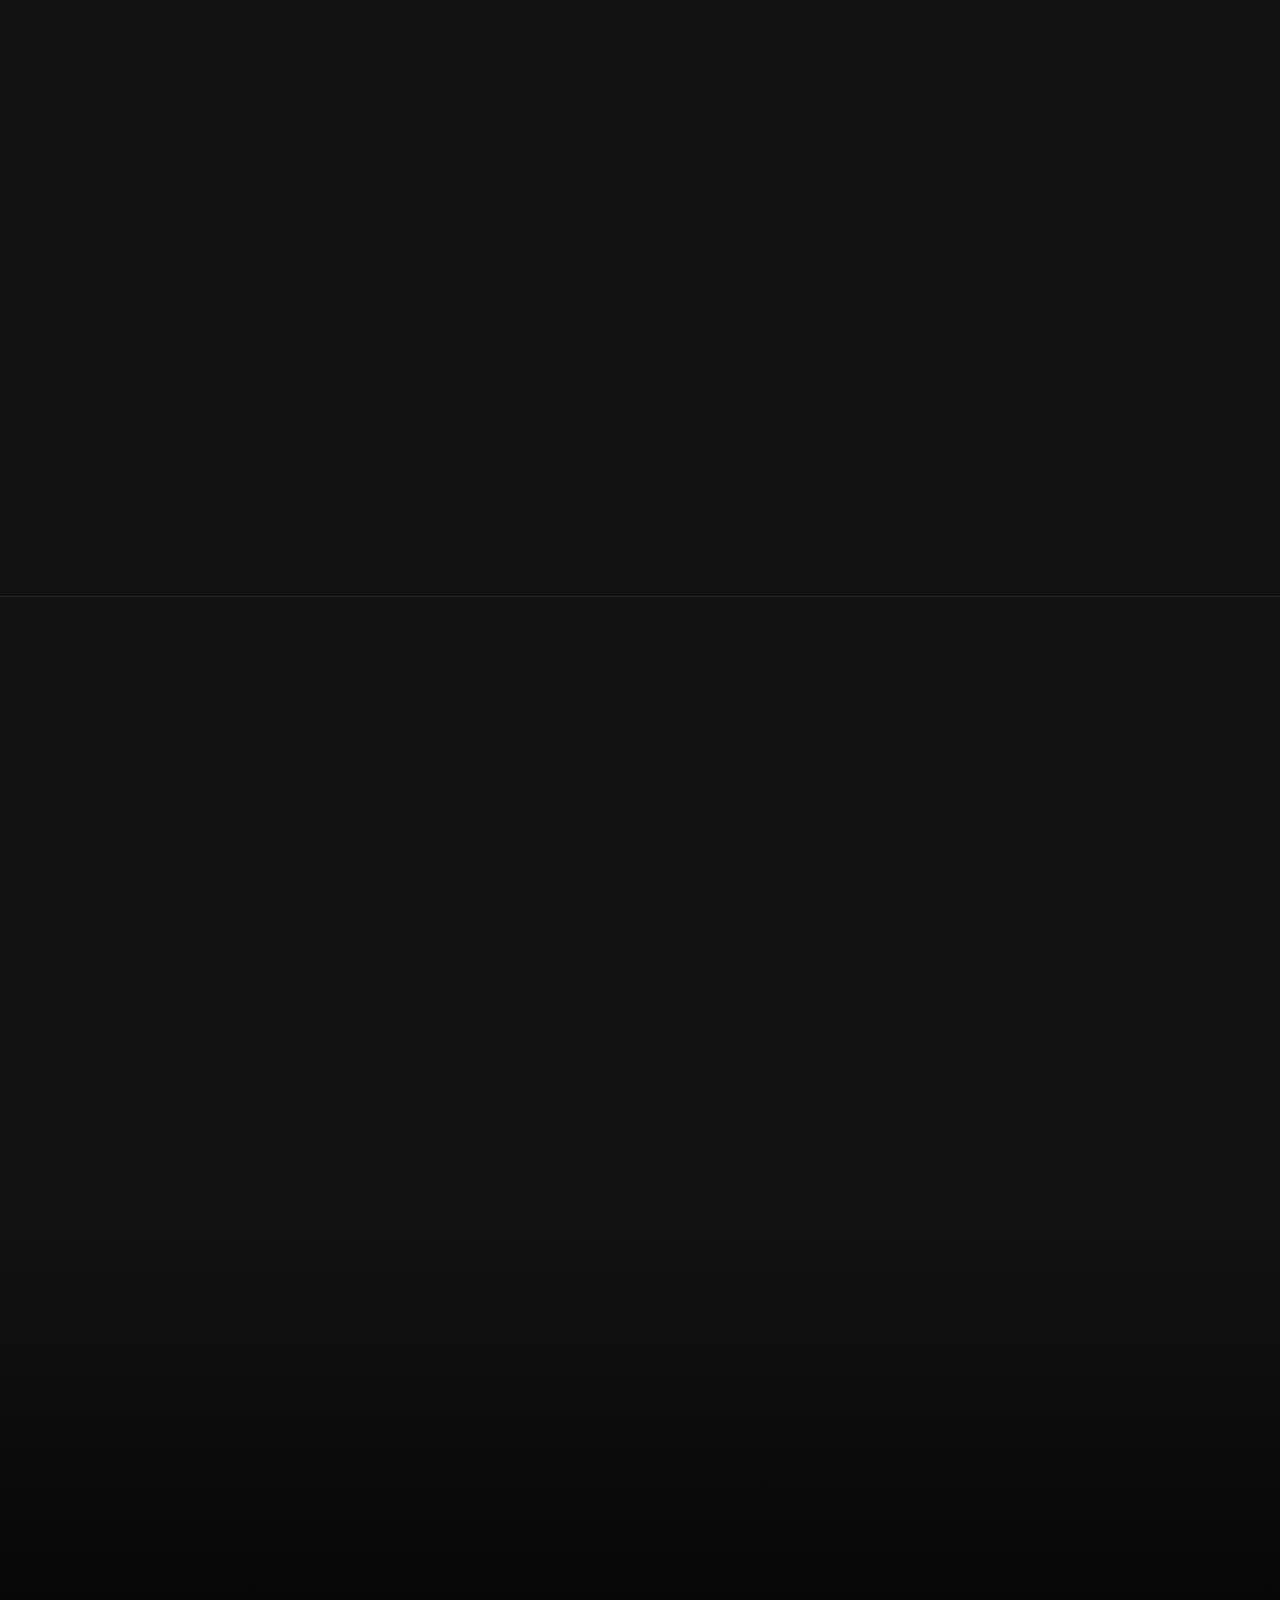
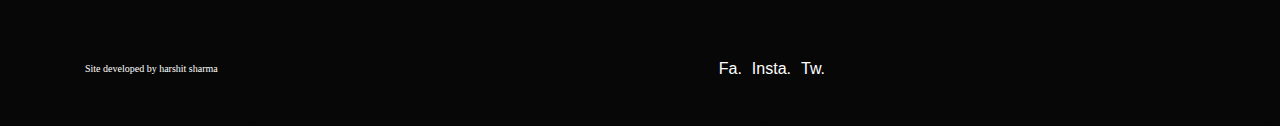
==== commit 43a41c29: "add about us animation as imaegs and many more stuff else" ====
--- a/index.html
+++ b/index.html
@@ -9,9 +9,7 @@
   <!-- 
     - primary meta tags
   -->
-  <title>Richard Ryan</title>
-  <meta name="title" content="Richard Ryan">
-  <meta name="description" content="This is a photographer portfolio html template, made by codewithsadee.">
+
 
   <!-- 
     - favicon
@@ -42,10 +40,6 @@
     -#PRELOADING
   -->
 
-  <div class="loading" data-loading>
-    <img src="./assets/images/loading.svg" width="55" height="55" alt="loading" class="img">
-    <img src="./assets/images/loading-circle.svg" width="70" height="70" alt="" class="circle">
-  </div>
 
 
 
@@ -58,10 +52,6 @@
   <header class="header" data-header>
     <div class="container">
 
-      <a href="#" class="logo">
-        <img src="./assets/images/logo.svg" width="40" height="40" alt="Richard home">
-      </a>
-
       <button class="nav-open-btn" aria-label="open menu" data-nav-toggler>
         <img src="./assets/images/menu.svg" width="17" height="17" alt="menu icon">
       </button>
@@ -69,9 +59,7 @@
       <nav class="navbar" data-navbar>
 
         <div class="navbar-top">
-          <a href="#" class="logo">
-            <img src="./assets/images/nav-logo.svg" width="140" height="40" alt="Richard home" class="img">
-          </a>
+ 
 
           <button class="nav-close-btn" aria-label="close menu" data-nav-toggler>
             <span class="span one"></span>
@@ -116,12 +104,12 @@
         <p class="navbar-title">My Address</p>
 
         <address class="navbar-text">
-          3287 Indiana Avenue, Waialua, Hawaii
+     Owerri,Imo State,Nigeria
         </address>
 
         <p class="navbar-text">
           Urgent issue? call us at
-          <a href="tel:8085613846" class="contact-link">808-561-3846</a>
+          <a href="tel:8085613846" class="contact-link">+2347033645600</a>
         </p>
 
       </nav>
@@ -145,20 +133,19 @@
       <section class="section hero" id="home" aria-label="home">
         <div class="container">
 
-          <img src="./assets/images/hero-banner.png" width="322" height="322" alt="" class="hero-banner">
-
-          <div class="hero-content">
-
-            <h1 class="h1 hero-title">Richard Ryan</h1>
+       <div class="hero-content">
+
+            <h1 class="h1 hero-title">Iroh Munachimso</h1>
 
             <div class="wrapper h2">
-              <strong class="strong" data-letter-effect>Photographer</strong>
-              <strong class="strong" data-letter-effect>Shutterbug</strong>
-              <strong class="strong" data-letter-effect>Cameraman</strong>
-              <strong class="strong" data-letter-effect>Pacific Portraits</strong>
+              <strong class="strong" data-letter-effect>UI/UX Designer</strong>
+              <strong class="strong" data-letter-effect> UED Designer </strong>
+              <strong class="strong" data-letter-effect>FlYER</strong>
+              <strong class="strong" data-letter-effect>LOGO Design </strong>
+            
             </div>
 
-            <p class="hero-text">15+ Years Of Experience</p>
+            <p class="hero-text">5+ Years Of Experience</p>
 
           </div>
 
@@ -186,16 +173,16 @@
               <div class="gallery-card">
 
                 <figure class="card-banner img-holder has-before" style="--width: 450; --height: 625;">
-                  <img src="./assets/images/gallery-1.jpg" width="450" height="625" loading="lazy" alt="The Drunken"
+                  <img src="./assets/images/first-1-after-bannerr.jpeg" width="450" height="625" loading="lazy" alt="The Drunken"
                     class="img-cover">
                 </figure>
 
                 <div class="card-content">
                   <h3 class="h6">
-                    <a href="#" class="card-title">The Drunken</a>
-                  </h3>
-
-                  <span class="card-tag">Food, Event</span>
+                    <a href="#" class="card-title">The Logo</a>
+                  </h3>
+
+                  <span class="card-tag">Design and saturate </span>
                 </div>
 
                 <a href="#" class="btn-icon">
@@ -204,17 +191,17 @@
                 </a>
 
               </div>
-
+<!-- second card -->
               <div class="gallery-card">
 
                 <figure class="card-banner img-holder has-before" style="--width: 450; --height: 625;">
-                  <img src="./assets/images/gallery-2.jpg" width="450" height="625" loading="lazy"
+                  <img src="./assets/images/scond-banner-after.webp" width="450" height="625" loading="lazy"
                     alt="Lettuce Entertain" class="img-cover">
                 </figure>
 
                 <div class="card-content">
                   <h3 class="h6">
-                    <a href="#" class="card-title">Lettuce Entertain</a>
+                    <a href="#" class="card-title">How we design</a>
                   </h3>
 
                   <span class="card-tag">Landscape</span>
@@ -586,21 +573,22 @@
 
             <h2 class="h2 section-title" data-reveal="right">
               Hi. I’m <br>
-              Richard Ryan
+              Iroh Munachimso
             </h2>
 
             <div class="wrapper has-before" data-reveal="right">
 
-              <p class="section-text">
-                A passionate
-                <em class="em">photograher</em>
-                who are working in this field for
-                <em class="em">last 10 years.</em>
-                I’m ready to give you my best.
-              </p>
-
-              <img src="./assets/images/signature.png" width="151" height="92" loading="lazy" alt="signature"
-                class="img">
+                <p class="section-text">
+                    Hi, I'm Iroh Munachimso, a 
+                    <em class="em">UI/UX and graphic designer</em> 
+                    with 
+                    <em class="em">3 years of experience.</em> 
+                    I create user-friendly and memorable designs by following design principles and leveraging my skills in Figma, Adobe Illustrator, and Photoshop. 
+                    I'm passionate about creating beautiful and functional designs that meet client needs. 
+                </p>
+                
+
+              
 
             </div>
 
@@ -609,137 +597,25 @@
           <figure class="about-banner" data-reveal="left">
 
             <div class="img-holder has-before" style="--width: 512; --height: 684;">
-              <img src="./assets/images/about-banner.jpg" width="512" height="684" loading="lazy" alt="Riachard Ryan"
+               <img src="adminphoto.webp" width="512" height="684" loading="lazy" alt="Iroh"
                 class="img-cover">
+      
             </div>
 
-            <img src="./assets/images/about-shape-1.png" width="178" height="178" loading="lazy" alt=""
-              class="shape shape-1">
+           
 
             <img src="./assets/images/about-shape-2.svg" width="659" height="653" loading="lazy" alt=""
               class="shape shape-2">
 
           </figure>
 
-          <img src="./assets/images/about-shape-3.svg" width="239" height="232" loading="lazy" alt=""
+        <img src="./assets/images/about-shape-3.svg" width="239" height="232" loading="lazy" alt=""
             class="shape shape-3">
 
         </div>
       </section>
 
 
-
-
-
-      <!-- 
-        - #SERVICE
-      -->
-
-      <section class="section service" id="service" aria-labelledby="service-lable">
-
-        <p class="section-subtitle container" id="service-lable">My Services</p>
-
-        <ul class="service-list">
-
-          <li data-reveal>
-            <div class="service-card container">
-
-              <img src="./assets/images/service-1.jpg" width="340" height="380" loading="lazy" alt="Wedding Photography"
-                class="img">
-
-              <div>
-                <h3 class="h3 card-title">Wedding Photography</h3>
-
-                <p class="card-subtitle">
-                  Aut temporibus qui vero.
-                </p>
-              </div>
-
-              <a href="#" class="btn-icon" aria-label="See more">
-                <svg xmlns="http://www.w3.org/2000/svg" width="43" height="20" viewBox="0 0 43 20" fill="none">
-                  <path d="M0 10H41" stroke="white" stroke-width="2" />
-                  <path d="M33 1L41.9 10.2727L33 19" stroke="white" stroke-width="2" />
-                </svg>
-              </a>
-
-            </div>
-          </li>
-
-          <li data-reveal>
-            <div class="service-card container">
-
-              <img src="./assets/images/service-2.jpg" width="340" height="380" loading="lazy" alt="Event Organiser"
-                class="img">
-
-              <div>
-                <h3 class="h3 card-title">Event Organiser</h3>
-
-                <p class="card-subtitle">
-                  Nobis, magni modi ipsa culpa.
-                </p>
-              </div>
-
-              <a href="#" class="btn-icon" aria-label="See more">
-                <svg xmlns="http://www.w3.org/2000/svg" width="43" height="20" viewBox="0 0 43 20" fill="none">
-                  <path d="M0 10H41" stroke="white" stroke-width="2" />
-                  <path d="M33 1L41.9 10.2727L33 19" stroke="white" stroke-width="2" />
-                </svg>
-              </a>
-
-            </div>
-          </li>
-
-          <li data-reveal>
-            <div class="service-card container">
-
-              <img src="./assets/images/service-3.jpg" width="340" height="380" loading="lazy" alt="Product Marketing"
-                class="img">
-
-              <div>
-                <h3 class="h3 card-title">Product Marketing</h3>
-
-                <p class="card-subtitle">
-                  Tenetur porro repellendus!
-                </p>
-              </div>
-
-              <a href="#" class="btn-icon" aria-label="See more">
-                <svg xmlns="http://www.w3.org/2000/svg" width="43" height="20" viewBox="0 0 43 20" fill="none">
-                  <path d="M0 10H41" stroke="white" stroke-width="2" />
-                  <path d="M33 1L41.9 10.2727L33 19" stroke="white" stroke-width="2" />
-                </svg>
-              </a>
-
-            </div>
-          </li>
-
-          <li data-reveal>
-            <div class="service-card container">
-
-              <img src="./assets/images/service-4.jpg" width="340" height="380" loading="lazy" alt="Videography"
-                class="img">
-
-              <div>
-                <h3 class="h3 card-title">Videography</h3>
-
-                <p class="card-subtitle">
-                  Amet consectetur adipisicing elit
-                </p>
-              </div>
-
-              <a href="#" class="btn-icon" aria-label="See more">
-                <svg xmlns="http://www.w3.org/2000/svg" width="43" height="20" viewBox="0 0 43 20" fill="none">
-                  <path d="M0 10H41" stroke="white" stroke-width="2" />
-                  <path d="M33 1L41.9 10.2727L33 19" stroke="white" stroke-width="2" />
-                </svg>
-              </a>
-
-            </div>
-          </li>
-
-        </ul>
-
-      </section>
 
 
 
@@ -761,13 +637,13 @@
               <div class="portfolio-card" data-reveal>
 
                 <figure class="card-banner img-holder has-before" style="--width: 700; --height: 605;">
-                  <img src="./assets/images/portfolio-1.jpg" width="700" height="605" loading="lazy" alt="Shoe Promo"
+                  <img src="./assets/images/my-service-1.webp" width="700" height="605" loading="lazy" alt="Shoe Promo"
                     class="img-cover">
                 </figure>
 
                 <div class="card-content">
                   <h3 class="h4">
-                    <a href="#" class="card-title">Shoe Promo</a>
+                    <a href="#" class="card-title">Food Delevery Website</a>
                   </h3>
 
                   <p class="card-tag">Product</p>
@@ -785,16 +661,16 @@
               <div class="portfolio-card" data-reveal>
 
                 <figure class="card-banner img-holder has-before" style="--width: 700; --height: 1091;">
-                  <img src="./assets/images/portfolio-2.jpg" width="700" height="1091" loading="lazy" alt="Wedding Shot"
+                  <img src="./assets/images/service-2.webp" width="700" height="1091" loading="lazy" alt="Wedding Shot"
                     class="img-cover">
                 </figure>
 
                 <div class="card-content">
                   <h3 class="h4">
-                    <a href="#" class="card-title">Wedding Shot</a>
-                  </h3>
-
-                  <p class="card-tag">Wedding</p>
+                    <a href="#" class="card-title">Exllence Logo Design</a>
+                  </h3>
+
+                  <p class="card-tag">Logo</p>
                 </div>
 
                 <a href="#" class="btn-icon" aria-label="See more">
@@ -813,16 +689,16 @@
               <div class="portfolio-card" data-reveal>
 
                 <figure class="card-banner img-holder has-before" style="--width: 700; --height: 1000;">
-                  <img src="./assets/images/portfolio-3.jpg" width="700" height="1000" loading="lazy" alt="Fashion Show"
+                  <img src="./assets/images/service-3.webp" width="700" height="1000" loading="lazy" alt="Fashion Show"
                     class="img-cover">
                 </figure>
 
                 <div class="card-content">
                   <h3 class="h4">
-                    <a href="#" class="card-title">Fashion Show</a>
-                  </h3>
-
-                  <p class="card-tag">Fashion, Model</p>
+                    <a href="#" class="card-title">Mobile Application Design</a>
+                  </h3>
+
+                  <p class="card-tag">web Design</p>
                 </div>
 
                 <a href="#" class="btn-icon" aria-label="See more">
@@ -837,16 +713,16 @@
               <div class="portfolio-card" data-reveal>
 
                 <figure class="card-banner img-holder has-before" style="--width: 700; --height: 850;">
-                  <img src="./assets/images/portfolio-4.jpg" width="700" height="850" loading="lazy" alt="Jumbo Barger"
+                  <img src="./assets/images/servie-4.webp" width="700" height="850" loading="lazy" alt="Jumbo Barger"
                     class="img-cover">
                 </figure>
 
                 <div class="card-content">
                   <h3 class="h4">
-                    <a href="#" class="card-title">Jumbo Barger</a>
-                  </h3>
-
-                  <p class="card-tag">Food</p>
+                    <a href="#" class="card-title">LimBlink Digital Logo</a>
+                  </h3>
+
+                  <p class="card-tag">Logo</p>
                 </div>
 
                 <a href="#" class="btn-icon" aria-label="See more">
@@ -893,17 +769,6 @@
           <img src="./assets/images/arrow-forward.svg" width="43" height="20" loading="lazy" alt="arrow-forward icon">
         </a>
 
-        <img src="./assets/images/footer-1.jpg" width="159" height="176" loading="lazy" alt="photography"
-          class="abs-img abs-img-1" data-reveal>
-
-        <img src="./assets/images/footer-2.jpg" width="265" height="275" loading="lazy" alt="photography"
-          class="abs-img abs-img-2" data-reveal>
-
-        <img src="./assets/images/footer-3.jpg" width="303" height="272" loading="lazy" alt="photography"
-          class="abs-img abs-img-3" data-reveal>
-
-        <img src="./assets/images/footer-4.jpg" width="175" height="175" loading="lazy" alt="photography"
-          class="abs-img abs-img-4" data-reveal>
 
         <img src="./assets/images/footer-shape.svg" width="185" height="134" loading="lazy" alt="" class="shape">
 
@@ -913,9 +778,7 @@
     <div class="footer-bottom">
       <div class="container">
 
-        <a href="#" class="logo">
-          <img src="./assets/images/logo.svg" width="40" height="40" loading="lazy" alt="Richard home">
-        </a>
+    
 
         <ul class="social-list">
 
@@ -933,7 +796,7 @@
 
         </ul>
 
-        <p class="copyright">Made with love</p>
+        <p class="sitedeveloed" > <a href="https://www.linkedin.com/in/harshit-sharma-006b36259/">Site developed by harshit sharma</a> </p>
 
       </div>
     </div>
@@ -967,7 +830,7 @@
 
 
   
-  <script src="./assets/js/script.js"></script>
+  <script src="./assets/js/main.js"></script>
 
 </body>
 
--- a/assets/css/style.css
+++ b/assets/css/style.css
@@ -0,0 +1,1736 @@
+/*-----------------------------------*\
+  #style.css
+\*-----------------------------------*/
+
+/**
+ * copyright 2022 codewithsadee
+ */
+
+
+
+
+
+/*-----------------------------------*\
+  #CUSTOM PROPERTY
+\*-----------------------------------*/
+
+:root {
+
+    /**
+     * colors
+     */
+  
+    --smokey-black: hsl(0, 0%, 7%);
+    --eerie-black: hsl(0, 0%, 9%);
+    --radical-red: hsl(346, 100%, 58%);
+    --white_a9: hsla(0, 0%, 100%, 0.09);
+    --white_a15: hsla(0, 0%, 100%, 0.15);
+    --white_a25: hsla(0, 0%, 100%, 0.25);
+    --white_a50: hsla(0, 0%, 100%, 0.5);
+    --white_a70: hsla(0, 0%, 100%, 0.7);
+    --white_a75: hsla(0, 0%, 100%, 0.75);
+    --white_a80: hsla(0, 0%, 100%, 0.8);
+    --jet-1: hsl(0, 0%, 20%);
+    --jet-2: hsl(0, 0%, 16%);
+    --white: hsl(0, 0%, 100%);
+    --black: hsl(0, 0%, 0%);
+  
+    /**
+     * gradient color
+     */
+  
+    --gradient-1: linear-gradient(180deg, transparent, var(--smokey-black));
+    --gradient-2: linear-gradient(180deg,var(--smokey-black) 25%,hsla(0, 0%, 0%, 0.6) 80%);
+  
+    /**
+     * typography
+     */
+  
+    --ff-recoleta: "Recoleta", serif;
+    --ff-gordita: "Gordita", sans-serif;
+    
+    --fs-1: 6rem;
+    --fs-2: 5rem;
+    --fs-3: 3.8rem;
+    --fs-4: 2.8rem;
+    --fs-5: 2.6rem;
+    --fs-6: 2.2rem;
+    --fs-7: 2rem;
+    --fs-8: 1.8rem;
+    --fs-9: 1.5rem;
+    --fs-10: 1.4rem;
+    --fs-11: 1.2rem;
+    
+    --fw-300: 300;
+    --fw-400: 400;
+    --fw-500: 500;
+  
+    /**
+     * spacing
+     */
+  
+    --section-padding: 60px;
+  
+    /**
+     * shadow
+     */
+  
+    --shadow: 0 12px 30px -10px hsla(0, 0%, 14%, 0.1);
+  
+    /**
+     * border radius
+     */
+  
+    --radius-circle: 50%;
+    --radius-5: 5px;
+    --radius-25: 25px;
+  
+    /**
+     * transition
+     */
+  
+    --transition-1: 0.25s ease;
+    --transition-2: 0.5s ease;
+    --transition-3: 1s ease;
+    --cubic-in: cubic-bezier(0.51, 0.03, 0.64, 0.28);
+    --cubic-out: cubic-bezier(0.33, 0.85, 0.4, 0.96);
+  
+  }
+  
+  
+  
+  
+  
+  /*-----------------------------------*\
+    #RESET
+  \*-----------------------------------*/
+  
+  *,
+  *::before,
+  *::after {
+    margin: 0;
+    padding: 0;
+    box-sizing: border-box;
+  }
+  
+  li { list-style: none; }
+  
+  a,
+  img,
+  span,
+  button,
+  ion-icon { display: block; }
+  
+  a {
+    color: inherit;
+    text-decoration: none;
+  }
+  
+  img { height: auto; }
+  
+  button {
+    background: none;
+    border: none;
+    font: inherit;
+    cursor: pointer;
+  }
+  
+  ion-icon { pointer-events: none; }
+  
+  address { font-style: normal; }
+  
+  html {
+    font-family: var(--ff-gordita);
+    font-size: 10px;
+    scroll-behavior: smooth;
+  }
+  
+  body {
+    background-color: var(--smokey-black);
+    color: var(--white);
+    font-size: 1.6rem;
+    font-weight: var(--fw-400);
+    line-height: 2.15;
+    overflow-x: hidden;
+  }
+  
+  body.active { overflow: hidden; }
+  
+  :focus-visible { outline-offset: 4px; }
+  
+  ::-webkit-scrollbar { width: 5px; }
+  
+  ::-webkit-scrollbar-track { background-color: var(--white); }
+  
+  ::-webkit-scrollbar-thumb { background-color: var(--jet-2); }
+  
+  
+  
+  
+  
+  /*-----------------------------------*\
+    #REUSED STYLE
+  \*-----------------------------------*/
+  
+  .container { padding-inline: 15px; }
+  
+  .shape { display: none; }
+  
+  .section { padding-block: var(--section-padding); }
+  
+  .h1,
+  .h2,
+  .h3,
+  .h4,
+  .h5,
+  .h6 {
+    font-family: var(--ff-recoleta);
+    line-height: 1.2;
+  }
+  
+  .h1 {
+    font-size: var(--fs-1);
+    font-weight: var(--fw-400);
+  }
+  
+  .h2,
+  .h3,
+  .h4,
+  .h5,
+  .h6 { font-weight: var(--fw-300); }
+  
+  .h2 { font-size: var(--fs-2); }
+  
+  .h3 { font-size: var(--fs-3); }
+  
+  .h4 { font-size: var(--fs-4); }
+  
+  .h5 { font-size: var(--fs-5); }
+  
+  .h6 { font-size: var(--fs-6); }
+  
+  .img-holder {
+    aspect-ratio: var(--width) / var(--height);
+    background-color: var(--jet-1);
+    overflow: hidden;
+  }
+  
+  .has-before {
+    position: relative;
+    z-index: 1;
+  }
+  
+  .has-before::before {
+    content: "";
+    position: absolute;
+  }
+  
+  .img-holder.has-before::before {
+    bottom: 0;
+    left: 0;
+    width: 100%;
+    height: 50%;
+    background-image: var(--gradient-1);
+  }
+  
+  .img-cover {
+    width: 100%;
+    height: 100%;
+    object-fit: cover;
+  }
+  
+  .btn-icon {
+    background-color: var(--bg-color, var(--white));
+    border-radius: var(--border-radius, var(--radius-circle));
+    display: grid;
+    place-content: center;
+    transition: var(--transition-2);
+  }
+  
+  .btn-icon path { transition: var(--transition-2); }
+  
+  .btn-icon:is(:hover, :focus-visible) {
+    background-color: var(--hover-bg-color, var(--white));
+  }
+  
+  .btn-icon:is(:hover, :focus-visible) path {
+    stroke: var(--hover-text-color, var(--black));
+  }
+  
+  .section-subtitle {
+    color: var(--white_a25);
+    font-size: var(--fs-7);
+    text-transform: uppercase;
+    letter-spacing: 3.5px;
+  }
+  
+  [data-reveal] {
+    transform: translateY(50px);
+    opacity: 0;
+    transition: var(--transition-3);
+  }
+  
+  [data-reveal="left"] { transform: translate(-50px, 0); }
+  
+  [data-reveal="right"] { transform: translate(50px, 0); }
+  
+  [data-reveal].revealed {
+    transform: translate(0, 0);
+    opacity: 1;
+  }
+  
+  
+  
+  
+  
+  /*-----------------------------------*\
+    #LOADING
+  \*-----------------------------------*/
+  
+  .loading {
+    position: fixed;
+    top: 0;
+    left: 0;
+    width: 100vw;
+    height: 100vh;
+    background-color: var(--white);
+    z-index: 5;
+    transform-origin: bottom;
+    transition: 0.5s var(--cubic-in);
+    transition-delay: 0.5s;
+  }
+  
+  .loading.loaded {
+    transform: scaleY(0);
+    pointer-events: none;
+  }
+  
+  .loading > * {
+    position: absolute;
+    top: 50%;
+    left: 50%;
+    transform: translate(-50%, -50%);
+    transition: var(--transition-2);
+  }
+  
+  .loading.loaded > * { opacity: 0; }
+  
+  .loading .circle { animation: rotate360 1.5s linear infinite; }
+  
+  @keyframes rotate360 {
+    0% { transform: translate(-50%, -50%) rotate(0); }
+    100% { transform: translate(-50%, -50%) rotate(1turn); }
+  }
+  
+  
+  
+  
+  
+  /*-----------------------------------*\
+    #HEADER
+  \*-----------------------------------*/
+  
+  .header {
+    position: fixed;
+    top: 0;
+    left: 0;
+    width: 100%;
+    padding-block: 18px;
+    transition: var(--transition-2);
+    z-index: 4;
+  }
+  
+  .header.active {
+    background-color: var(--eerie-black);
+    padding-block: 12px;
+    box-shadow: var(--shadow);
+  }
+  
+  .header .container,
+  .navbar-top {
+    display: flex;
+    justify-content: space-between;
+    align-items: center;
+  }
+  
+  .navbar {
+    position: fixed;
+    top: 0;
+    right: -280px;
+    background-color: var(--eerie-black);
+    height: 100vh;
+    max-width: 280px;
+    width: 100%;
+    padding: 25px;
+    overflow-y: auto;
+    z-index: 2;
+    transition: 0.25s var(--cubic-out);
+    visibility: hidden;
+  }
+  
+  .navbar.active {
+    visibility: visible;
+    transform: translateX(-280px);
+    transition-duration: 0.5s;
+  }
+  
+  .navbar-top .logo .img { width: 130px; }
+  
+  .nav-close-btn {
+    width: 25px;
+    height: 25px;
+  }
+  
+  .nav-close-btn .span {
+    background-color: var(--white_a80);
+    width: 25px;
+    height: 3px;
+    border-radius: 5px;
+    transition: var(--transition-1);
+  }
+  
+  .nav-close-btn .one { transform: rotate(45deg) translate(2px, 2px); }
+  
+  .nav-close-btn .two { transform: rotate(-45deg); }
+  
+  .nav-close-btn:is(:hover, :focus-visible) .span { background-color: var(--radical-red); }
+  
+  .navbar-list {
+    text-align: center;
+    padding-block: 40px;
+  }
+  
+  .navbar-link {
+    font-size: var(--fs-7);
+    font-weight: var(--fw-400);
+    padding-block: 2px;
+    text-transform: capitalize;
+    transition: var(--transition-1);
+  }
+  
+  .navbar-link:is(:hover, :focus-visible) { color: var(--radical-red); }
+  
+  .login-btn {
+    display: flex;
+    justify-content: center;
+    align-items: center;
+    gap: 15px;
+    width: 100%;
+    background-color: var(--radical-red);
+    color: var(--white);
+    padding: 8px 30px;
+    border-radius: var(--radius-5);
+    margin-block-end: 50px;
+  }
+  
+  .login-btn .span { font-weight: var(--fw-500); }
+  
+  .navbar-title {
+    font-size: var(--fs-8);
+    font-weight: var(--fw-500);
+    line-height: 1;
+    margin-block-end: 15px;
+  }
+  
+  .navbar-text {
+    color: var(--white_a75);
+    font-weight: var(--fw-300);
+    line-height: 1.6;
+    margin-block-end: 15px;
+  }
+  
+  .navbar .contact-link {
+    color: var(--radical-red);
+    font-size: var(--fs-6);
+    font-weight: var(--fw-400);
+  }
+  
+  .navbar .contact-link:is(:hover, :focus-visible) { text-decoration: underline; }
+  
+  .overlay {
+    position: fixed;
+    inset: 0;
+    background-color: var(--black);
+    z-index: 1;
+    transition: var(--transition-1);
+    opacity: 0;
+    pointer-events: none;
+  }
+  
+  .overlay.active {
+    opacity: 0.75;
+    pointer-events: all;
+  }
+  
+  
+  
+  
+  
+  /*-----------------------------------*\
+    #HERO
+  \*-----------------------------------*/
+  
+  .hero {
+    padding-block-start: 120px;
+    text-align: center;
+  }
+  
+  .hero-banner {
+    max-width: 150px;
+    margin-inline: auto;
+    margin-block-end: 20px;
+  }
+  
+  .hero .wrapper {
+    position: relative;
+    text-align: left;
+    height: 1.2em;
+    margin-block: 10px 25px;
+  }
+  
+  .hero .wrapper .strong {
+    position: absolute;
+    top: 0;
+    left: 50%;
+    transform: translateX(-50%);
+    width: 300px;
+    font-weight: inherit;
+    display: flex;
+  }
+  
+  .hero-text {
+    font-size: var(--fs-10);
+    font-weight: var(--fw-300);
+    text-transform: uppercase;
+    letter-spacing: 5px;
+  }
+  
+  .hero .wrapper .space { padding: 0.1em; }
+  
+  .hero .wrapper :is(.in, .out) {
+    opacity: 0;
+    transform: scaleY(0);
+  }
+  
+  .hero .strong.active .out {
+    opacity: 1;
+    transform: scaleY(1);
+    animation: textWave 0.2s ease reverse forwards;
+  }
+  
+  .hero .wrapper .in { animation: textWave 0.2s ease forwards; }
+  
+  @keyframes textWave {
+    0% {
+      opacity: 0;
+      transform: scaleY(0);
+    }
+    100% {
+      opacity: 1;
+      transform: scaleY(1);
+    }
+  }
+  
+  
+  
+  
+  
+  /*-----------------------------------*\
+    #GALLERY
+  \*-----------------------------------*/
+  
+  .gallery-list {
+    display: grid;
+    gap: 30px;
+  }
+  
+  .gallery-item,
+  .gallery-card { position: relative; }
+  
+  .gallery-card :is(.card-content, .btn-icon) {
+    position: absolute;
+    z-index: 1;
+  }
+  
+  .gallery-card .card-content {
+    bottom: 0;
+    left: 0;
+    width: 100%;
+    padding: 30px 12px;
+  }
+  
+  .gallery-card .card-tag {
+    color: var(--white_a70);
+    font-size: var(--fs-9);
+    font-weight: var(--fw-300);
+  }
+  
+  .gallery-card .card-title {
+    font-weight: var(--fw-400);
+    max-width: max-content;
+    margin-block-end: 2px;
+  }
+  
+  .gallery-card .card-title:is(:hover, :focus-visible) { text-decoration: underline; }
+  
+  .gallery-card .btn-icon {
+    top: 0;
+    right: 0;
+    width: 50px;
+    height: 50px;
+    --border-radius: 0 0 0 var(--radius-25);
+  }
+  
+  .gallery-card .btn-icon img {
+    width: 25px;
+    transform: rotate(-45deg);
+  }
+  
+  .gallery-card .btn-icon:is(:hover, :focus-visible) {
+    border-bottom-left-radius: var(--radius-5);
+  }
+  
+  .gallery-card { animation: changeCard 10s linear infinite; }
+  
+  .gallery-item .gallery-card:last-child {
+    position: absolute;
+    top: 0;
+    left: 0;
+    width: 100%;
+    opacity: 0;
+    visibility: hidden;
+    animation-delay: 5s;
+  }
+  
+  @keyframes changeCard {
+    0%,
+    55%,
+    100% {
+      opacity: 0;
+      visibility: hidden;
+    }
+  
+    5%,
+    50% {
+      opacity: 1;
+      visibility: visible;
+    }
+  }
+  
+  .gallery-item:is(:hover, :focus-within) .gallery-card { animation-play-state: paused; }
+  
+  .gallery .scroll-down {
+    width: 60px;
+    height: 60px;
+    display: grid;
+    place-content: center;
+    margin-inline: auto;
+    margin-block-start: 55px;
+    border: 1px solid var(--white_a15);
+    border-radius: var(--radius-circle);
+    transition: var(--transition-2);
+    animation: scrollDown 2.5s linear infinite alternate;
+  }
+  
+  .gallery .scroll-down img { width: 22px; }
+  
+  .gallery .scroll-down:is(:hover, :focus-visible) {
+    background-color: var(--radical-red);
+    border-color: var(--radical-red);
+  }
+  
+  @keyframes scrollDown {
+    0% { transform: translateY(-12px); }
+    100% { transform: translateY(12px); }
+  }
+  
+  
+  
+  
+  
+  /*-----------------------------------*\
+    #CATEGORY
+  \*-----------------------------------*/
+  
+  .category {
+    --section-padding: 40px;
+    border-block: 1px solid var(--white_a9);
+  }
+  
+  .category-list {
+    display: flex;
+    justify-content: center;
+    align-items: center;
+    flex-wrap: wrap;
+    gap: 35px 10px;
+  }
+  
+  .category-item { max-width: calc(50% - 5px); }
+  
+  .category-card .card-title {
+    color: var(--white_a25);
+    margin-block-end: 10px;
+    text-align: center;
+    transition: var(--transition-2);
+  }
+  
+  .category-card:is(:hover, :focus-visible) .card-title { color: var(--white); }
+  
+  
+  
+  
+  
+  /*-----------------------------------*\
+    #ABOUT
+  \*-----------------------------------*/
+  
+  .about .container {
+    display: grid;
+    gap: 45px;
+  }
+  
+  .about .wrapper,
+  .about-banner { padding-inline-start: 45px; }
+  
+  .about .section-title { margin-block-end: 35px; }
+  
+  .about .section-text {
+    font-size: var(--fs-6);
+    color: var(--white_a70);
+    font-weight: var(--fw-300);
+    line-height: 1.7;
+    margin-block-end: 35px;
+  }
+  
+  .about .wrapper::before {
+    top: 10px;
+    left: 0;
+    background-image: url("../images/about-quote.svg");
+    background-repeat: no-repeat;
+    background-size: contain;
+    width: 20px;
+    height: 20px;
+  }
+  
+  .about .section-text .em {
+    color: var(--white);
+    font-weight: var(--fw-400);
+    text-decoration: underline;
+  }
+  
+  .about-banner { position: relative; }
+  
+  .about .shape-1 {
+    display: block;
+    position: absolute;
+    bottom: 10%;
+    left: 0;
+    z-index: 1;
+    width: 100px;
+  }
+  
+  
+  
+  
+  
+  /*-----------------------------------*\
+    #SERVICES
+  \*-----------------------------------*/
+  
+  .service { padding-inline: 15px; }
+  
+  .service .section-subtitle {
+    padding-inline: 10px;
+    margin-block-end: 55px;
+  }
+  
+  .service-card .img { display: none; }
+  
+  .service-list > li:not(:last-child) { border-block-start: 1px solid var(--white_a9); }
+  
+  .service-list > li:last-child { border-block: 1px solid var(--white_a9); }
+  
+  .service-card { padding: 30px 10px; }
+  
+  .service-card .card-subtitle {
+    color: var(--white_a50);
+    font-size: var(--fs-7);
+    font-weight: var(--fw-300);
+    line-height: 1.5;
+    margin-block: 10px 25px;
+  }
+  
+  .service-card .btn-icon {
+    width: 55px;
+    height: 55px;
+    border: 1px solid var(--white);
+    --bg-color: transparent;
+    --hover-bg-color: var(--white);
+    --hover-text-color: var(--black);
+  }
+  
+  .service-card .btn-icon svg { width: 25px; }
+  
+  
+  
+  
+  
+  /*-----------------------------------*\
+    #PORTFOLIO
+  \*-----------------------------------*/
+  
+  .portfolio { padding-block-end: 100px; }
+  
+  .portfolio .section-title { margin-block-end: 60px; }
+  
+  .portfolio-card {
+    position: relative;
+    margin-block-end: 50px;
+  }
+  
+  .portfolio-card :is(.card-content, .btn-icon) {
+    position: absolute;
+    z-index: 1;
+  }
+  
+  .portfolio-card .card-content {
+    bottom: 0;
+    left: 0;
+    width: 100%;
+    padding: 20px 15px;
+  }
+  
+  .portfolio-card .card-tag {
+    color: var(--white_a70);
+    font-weight: var(--fw-300);
+  }
+  
+  .portfolio-card .btn-icon {
+    top: 20px;
+    right: 20px;
+    width: 45px;
+    height: 45px;
+  
+    --hover-bg-color: var(--radical-red);
+    --hover-text-color: var(--white);
+  }
+  
+  .portfolio-card .btn-icon svg { width: 20px; }
+  
+  .portfolio-card .card-title:is(:hover, :focus) { text-decoration: underline; }
+  
+  
+  
+  
+  
+  /*-----------------------------------*\
+    #FOOTER
+  \*-----------------------------------*/
+  
+  .footer { position: relative; }
+  
+  .footer .abs-img { display: none; }
+  
+  .footer-top {
+    padding-block: 100px 140px;
+    border-block-start: 1px solid var(--white_a9);
+    text-align: center;
+    z-index: 1;
+  }
+  
+  .footer-top .section-title {
+    margin-block: 20px 90px;
+    line-height: normal;
+  }
+  
+  .footer .btn-icon {
+    width: 60px;
+    height: 60px;
+    margin-inline: auto;
+    --hover-bg-color: var(--radical-red);
+  }
+  
+  .footer .btn-icon img { width: 30px; }
+  
+  .footer-bg {
+    position: absolute;
+    bottom: 0;
+    left: 0;
+    width: 100%;
+    height: 60%;
+    z-index: -1;
+  }
+  
+  .footer-bg::before {
+    inset: 0;
+    background-image: var(--gradient-2);
+  }
+  
+  .footer-bg .img-cover { object-position: top; }
+  
+  .footer-bottom .logo {
+    margin-inline: auto;
+    max-width: max-content;
+    margin-block-end: 20px;
+  }
+  
+  .social-list {
+    display: flex;
+    justify-content: center;
+    gap: 10px;
+  }
+  
+  .social-link { font-weight: var(--fw-500); }
+  
+  .social-link:is(:hover, :focus-visible) { text-decoration: underline; }
+  
+  .copyright,
+  .social-list { padding-block-end: 15px; }
+  
+  .copyright {
+    font-weight: var(--fw-300);
+    letter-spacing: 0.5px;
+    text-align: center;
+  }
+  
+  
+  
+  
+  
+  /*-----------------------------------*\
+    #BACK TO TOP
+  \*-----------------------------------*/
+  
+  .back-top-btn {
+    position: fixed;
+    bottom: 30px;
+    right: -70px;
+    width: 70px;
+    height: 70px;
+    border: 1px dashed currentColor;
+    color: var(--radical-red);
+    font-size: var(--fs-11);
+    border-radius: var(--radius-circle);
+    display: grid;
+    place-items: center;
+    visibility: hidden;
+    transition: var(--transition-2);
+    z-index: 3;
+  }
+  
+  .back-top-btn.show {
+    transform: translateX(-100px);
+    visibility: visible;
+  }
+  
+  .back-top-btn:hover { color: var(--white); }
+  
+  
+  
+  
+  
+  /*-----------------------------------*\
+    #CUSTOM CURSOR
+  \*-----------------------------------*/
+  
+  .cursor { display: none; }
+  
+  
+  
+  
+  
+  /*-----------------------------------*\
+    #MEDIA QUERIES
+  \*-----------------------------------*/
+  
+  /**
+   * responsive for large than 575px screen
+   */
+  
+  @media (min-width: 575px) {
+  
+    /**
+     * CUSTOM PROPERTY
+     */
+  
+    :root {
+  
+      /**
+       * spacing
+       */
+  
+      --section-padding: 80px;
+  
+    }
+  
+  
+  
+    /**
+     * REUSED STYLE
+     */
+  
+    .container {
+      max-width: 540px;
+      width: 100%;
+      margin-inline: auto;
+    }
+  
+    :is(.header, .gallery, .category, .portfolio) .container { max-width: unset; }
+  
+  
+  
+    /**
+     * HEADER
+     */
+  
+    .navbar {
+      max-width: 500px;
+      right: -500px;
+    }
+  
+    .navbar.active { transform: translateX(-500px); }
+  
+  
+  
+    /**
+     * GALLERY
+     */
+  
+    .gallery-list {
+      grid-template-columns: 1fr 1fr;
+      column-gap: 25px;
+    }
+  
+    .gallery-card .btn-icon {
+      transform-origin: top right;
+      transform: scale(0);
+    }
+  
+    .gallery-card:is(:hover, :focus-within) .btn-icon { transform: scale(1); }
+  
+    .gallery-card :is(.card-title, .card-tag) {
+      transform: translateY(10px);
+      opacity: 0;
+      transition: var(--transition-2);
+    }
+  
+    .gallery-card .card-tag { transition-delay: 0.1s; }
+  
+    .gallery-card:is(:hover, :focus-within) :is(.card-title, .card-tag) {
+      transform: translateY(0);
+      opacity: 1;
+    }
+  
+    .gallery [data-reveal] {
+      transform: translateY(0);
+      opacity: 1;
+    }
+  
+    
+  
+    /**
+     * CATEGORY
+     */
+  
+    .category-item { max-width: 235px; }
+  
+  
+  
+    /**
+     * PORTFOLIO
+     */
+  
+    .portfolio-list {
+      display: flex;
+      column-gap: 30px;
+    }
+  
+  
+  
+    /**
+     * FOOTER
+     */
+  
+    .footer-bottom { padding-block-end: 40px; }
+  
+    .footer-bottom .container {
+      display: grid;
+      grid-template-columns: repeat(3, 1fr);
+      align-items: center;
+    }
+  
+    .footer-bottom .logo { margin: 0; }
+  
+    .copyright,
+    .social-list { padding-block-end: 0; }
+  
+    .social-list {
+      order: 1;
+      justify-content: flex-end;
+    }
+  
+  }
+  
+  
+  
+  
+  
+  /**
+   * responsive for large than 768px screen
+   */
+  
+  @media (min-width: 768px) {
+  
+    /**
+     * CUSTOM PROPERTY
+     */
+  
+    :root {
+  
+      /**
+       * typography
+       */
+  
+      --fs-3: 4.5rem;
+  
+    }
+  
+  
+  
+    /**
+     * REUSED STYLE
+     */
+  
+    .container { max-width: 720px; }
+  
+  
+  
+    /**
+     * ABOUT
+     */
+  
+    .about-banner {
+      max-width: 500px;
+      margin-inline: auto;
+    }
+  
+  
+  
+    /**
+     * SERVICE
+     */
+  
+    .service-card {
+      display: flex;
+      justify-content: space-between;
+      align-items: center;
+    }
+  
+    .service-card .card-subtitle { margin-block-end: 15px; }
+  
+  }
+  
+  
+  
+  
+  
+  /**
+   * responsive for large than 992px screen
+   */
+  
+  @media (min-width: 992px) {
+  
+    /**
+     * CUSTOM PROPERTY
+     */
+  
+    :root {
+  
+      /**
+       * typography
+       */
+  
+      --fs-1: 8rem;
+  
+    }
+  
+  
+  
+    /**
+     * REUSED STYLE
+     */
+  
+    .section { position: relative; }
+  
+    .container { max-width: 960px; }
+  
+    .shape {
+      display: block;
+      position: absolute;
+    }
+  
+  
+  
+    /**
+     * HEADER
+     */
+  
+    .header { padding-block: 30px; }
+  
+    .navbar {
+      padding: 40px;
+      padding-block-end: 10px;
+    }
+  
+    .navbar-link { --fs-7: 2.4rem; }
+  
+    .navbar-title { --fs-8: 2.2rem; }
+  
+    .navbar-text {
+      font-size: 1.9rem;
+      margin-block-end: 30px;
+    }
+  
+  
+  
+    /**
+     * HERO
+     */
+  
+    .hero { padding-block-start: 150px; }
+  
+    .hero .container {
+      position: relative;
+      z-index: 1;
+    }
+  
+    .hero-title { text-align: left; }
+  
+    .hero .wrapper {
+      --fs-2: 8rem;
+      margin-block: -5px 10px;
+    }
+  
+    .hero-banner {
+      position: absolute;
+      top: 50%;
+      right: 0;
+      transform: translateY(-50%);
+      max-width: 200px;
+      z-index: -1;
+    }
+  
+    .hero .shape { display: none; }
+  
+  
+  
+    /**
+     * GALLERY
+     */
+  
+    .gallery { padding-block-end: 140px; }
+  
+    .gallery-list { grid-template-columns: repeat(4, 1fr); }
+  
+    .gallery-item:nth-child(even) { margin-block-start: 100px; }
+  
+    .gallery .scroll-down {
+      width: 85px;
+      height: 85px;
+      margin-block-start: 100px;
+    }
+  
+    .gallery .scroll-down img { width: 26px; }
+  
+    .gallery .shape {
+      left: 5%;
+      bottom: 15%;
+    }
+  
+  
+  
+    /**
+     * CATEGORY
+     */
+  
+    .category { --section-padding: 60px; }
+  
+    .category-card { position: relative; }
+  
+    .category-card .card-banner {
+      position: absolute;
+      bottom: 100%;
+      left: 50%;
+      transform: translate(-50%, -20px);
+      width: 200px;
+      opacity: 0;
+      visibility: hidden;
+      transition: var(--transition-2);
+    }
+  
+    .category-card:is(:hover, :focus-visible) .card-banner {
+      transform: translate(-50%, 0);
+      visibility: visible;
+      opacity: 1;
+    }
+  
+    .category-card .card-title { --fs-4: 5.5rem; }
+  
+    .category-item { min-width: max-content; }
+  
+    .category-list {
+      row-gap: 0;
+      justify-content: flex-start;
+    }
+  
+  
+  
+    /**
+     * ABOUT
+     */
+  
+    .about .container {
+      grid-template-columns: 0.9fr 1fr;
+      align-items: flex-start;
+      gap: 80px;
+    }
+  
+    .about-content { order: 1; }
+  
+    .about-banner .shape-2 {
+      width: 100%;
+      bottom: -20px;
+      left: 0;
+      animation: moving 8s linear infinite;
+    }
+  
+    @keyframes moving {
+      0%,
+      100% { transform: translateY(0); }
+  
+      50% { transform: translateY(30px); }
+    }
+  
+    .about .shape-3 {
+      bottom: 0;
+      right: 0;
+    }
+  
+  
+  
+    /**
+     * SERVICE
+     */
+  
+    .service-card { position: relative; }
+  
+    .service-card .img {
+      display: block;
+      position: absolute;
+      top: 50%;
+      left: 50%;
+      transform: translate(-50%, -50%);
+      width: 200px;
+      opacity: 0;
+      visibility: hidden;
+      transition: var(--transition-1);
+      z-index: -1;
+    }
+  
+    .service-card:is(:hover, :focus-within) .img {
+      opacity: 1;
+      visibility: visible;
+    }
+  
+  
+  
+    /**
+     * PORTFOLIO
+     */
+  
+    .portfolio {
+      padding-block-end: 150px;
+      margin-block-end: 60px;
+    }
+  
+    .portfolio .shape {
+      bottom: 0;
+      right: 0;
+    }
+  
+  
+  
+    /**
+     * FOOTER
+     */
+  
+    .footer .shape {
+      top: 25%;
+      left: 0;
+    }
+  
+    .footer .abs-img {
+      display: block;
+      position: absolute;
+      max-width: max-content;
+      z-index: -1;
+    }
+  
+    .footer .abs-img-1 {
+      width: 9%;
+      top: 12%;
+      left: 10%;
+    }
+  
+    .footer .abs-img-2 {
+      width: 14%;
+      top: 15%;
+      right: 0;
+    }
+  
+    .footer .abs-img-3 {
+      width: 16%;
+      left: 0;
+      bottom: 10%;
+    }
+  
+    .footer .abs-img-4 {
+      width: 9%;
+      right: 15%;
+      bottom: 10%;
+    }
+  
+  
+  
+    /**
+     * CUSTOM CURSOR
+     */
+  
+    .cursor {
+      display: block;
+      position: fixed;
+      top: 0;
+      left: 0;
+      width: 75px;
+      height: 75px;
+      background-color: var(--white);
+      mix-blend-mode: exclusion;
+      border-radius: var(--radius-circle);
+      transform: translate(-50%, -50%) scale(0.35);
+      transition: transform 0.35s;
+      pointer-events: none;
+      z-index: 6;
+    }
+  
+    .cursor.hovered { transform: translate(-50%, -50%) scale(1.2); }
+  
+    .cursor.disabled { transform: translate(-50%, -50%) scale(0); }
+  
+  }
+  
+  
+  
+  
+  
+  /**
+   * responsive for large than 1200px screen
+   */
+  
+  @media (min-width: 1200px) {
+  
+    /**
+     * CUSTOM PROPERTY
+     */
+  
+    :root {
+  
+      /**
+       * typography
+       */
+  
+      --fs-1: 10rem;
+      --fs-2: 9rem;
+      --fs-3: 6.8rem;
+      --fs-4: 3.6rem;
+      --fs-6: 2.8rem;
+  
+    }
+  
+  
+  
+    /**
+     * REUSED STYLE
+     */
+  
+    .container { max-width: 1140px; }
+  
+  
+  
+    /**
+     * HEADER
+     */
+  
+    .header .container { padding-inline: 35px; }
+  
+  
+  
+    /**
+     * HERO
+     */
+  
+    .hero { padding-block: 170px 150px; }
+  
+    .hero .container { max-width: 1250px; }
+  
+    .hero .wrapper {
+      --fs-2: 10rem;
+      margin-block: -10px 15px;
+    }
+  
+    .hero .wrapper .strong { left: 40%; }
+  
+    .hero-text {
+      --fs-10: 2rem;
+      font-weight: var(--fw-400);
+      letter-spacing: 8px;
+    }
+  
+    .hero-banner { max-width: 290px; }
+  
+    .hero .shape {
+      display: block;
+      top: 60%;
+      left: 0;
+    }
+  
+  
+  
+    /**
+     * GALLERY
+     */
+  
+    .gallery-list { gap: 50px; }
+  
+    .gallery-card .card-title { font-weight: var(--fw-300); }
+  
+  
+  
+    /**
+     * CATEGORY
+     */
+  
+    .category-list { column-gap: 15px; }
+  
+    .category-card .card-title { --fs-4: 7rem; }
+  
+  
+  
+    /**
+     * ABOUT
+     */
+  
+    .about .container { gap: 120px; }
+  
+    .about .shape-1 { width: max-content; }
+  
+    .about .section-title { margin-block-end: 70px; }
+  
+    .about .wrapper { padding-inline-start: 80px; }
+  
+    .about .wrapper::before {
+      width: 35px;
+      height: 30px;
+    }
+  
+    .about .section-text {
+      --fs-6: 3.2rem;
+      margin-block-end: 50px;
+    }
+  
+  
+  
+    /**
+     * SERVICE
+     */
+  
+    .service-card { padding-block: 50px; }
+  
+    .service-card .card-subtitle { --fs-7: 2.4rem; }
+  
+    .service-card .img { width: max-content; }
+  
+    .service-card .btn-icon {
+      width: 95px;
+      height: 95px;
+    }
+  
+    .service-card .btn-icon svg { width: 40px; }
+  
+  
+  
+    /**
+     * PORTFOLIO
+     */
+  
+    .portfolio-list { column-gap: 90px; }
+  
+    .portfolio-card { margin-block-end: 100px; }
+  
+    .portfolio-card .card-content { padding-inline: 50px; }
+  
+    .portfolio-card .btn-icon {
+      width: 60px;
+      height: 60px;
+      top: auto;
+      bottom: 45px;
+      right: 50px;
+      opacity: 0;
+      transition: var(--transition-2);
+    }
+  
+    .portfolio-card .btn-icon svg { width: 25px; }
+  
+    .portfolio-card:is(:hover, :focus-within) .btn-icon { opacity: 1; }
+  
+  
+  
+    /**
+     * FOOTER
+     */
+  
+    .footer-top { padding-block: 300px; }
+  
+    .footer-top .section-title {
+      --fs-2: 8rem;
+      margin-block-start: 50px;
+    }
+  
+    .footer .btn-icon {
+      width: 90px;
+      height: 90px;
+    }
+  
+    .footer .btn-icon img { width: 45px; }
+  
+  }
+  
+  
+  
+  
+  
+  /**
+   * responsive for large than 1400px screen
+   */
+  
+  @media (min-width: 1400px) {
+  
+    /**
+     * CUSTOM PROPERTY
+     */
+  
+    :root {
+  
+      /**
+       * typography
+       */
+  
+      --fs-1: 13rem;
+      --fs-2: 10rem;
+      --fs-3: 8rem;
+  
+    }
+  
+  
+  
+    /**
+     * REUSED STYLE
+     */
+  
+    .container { max-width: 1320px; }
+  
+    :is(.header, .gallery, .category, .portfolio) .container { max-width: 1580px; }
+  
+  
+  
+    /**
+     * HEADER
+     */
+  
+    .header .container { padding-inline: 60px; }
+  
+  
+  
+    /**
+     * HERO
+     */
+  
+    .hero .container { max-width: 1500px; }
+  
+    .hero-content { margin-inline-end: 400px; }
+  
+    .hero .wrapper { --fs-2: 13rem; }
+  
+    .hero-text { --fs-10: 2.4rem; }
+  
+    .hero-banner { max-width: max-content; }
+  
+  
+  
+    /**
+     * CATEGORY
+     */
+  
+    .category .container { padding-inline: 40px; }
+  
+    .category-card .card-title { --fs-4: 8rem; }
+  
+  
+  
+    /**
+     * ABOUT
+     */
+  
+    .about { padding-block: 180px 120px; }
+  
+  
+  
+    /**
+     * SERVICE
+     */
+  
+    .service { padding-inline: 70px; }
+  
+    .service-card { padding-block: 65px; }
+  
+  
+  
+    /**
+     * PORTFOLIO
+     */
+  
+    .portfolio .container { padding-inline: 45px; }
+  
+  
+  
+    /**
+     * FOOTER
+     */
+  
+    .footer-top .container { max-width: 1200px; }
+  
+  
+  }
+  .service-img {
+    width: 100%;
+    max-width: 200px; /* Set a maximum width for all images */
+    height: 200px; /* Set a fixed height for all images */
+    object-fit: cover; /* Make sure images cover the given area without distortion */
+    display: block; /* Remove any inline block spacing */
+  }
+  .sitedeveloed{
+    text-decoration: none;
+    font-size: 10px;
+    font-weight: 100;
+    font-family: 'Times New Roman', Times, serif;
+  }
+  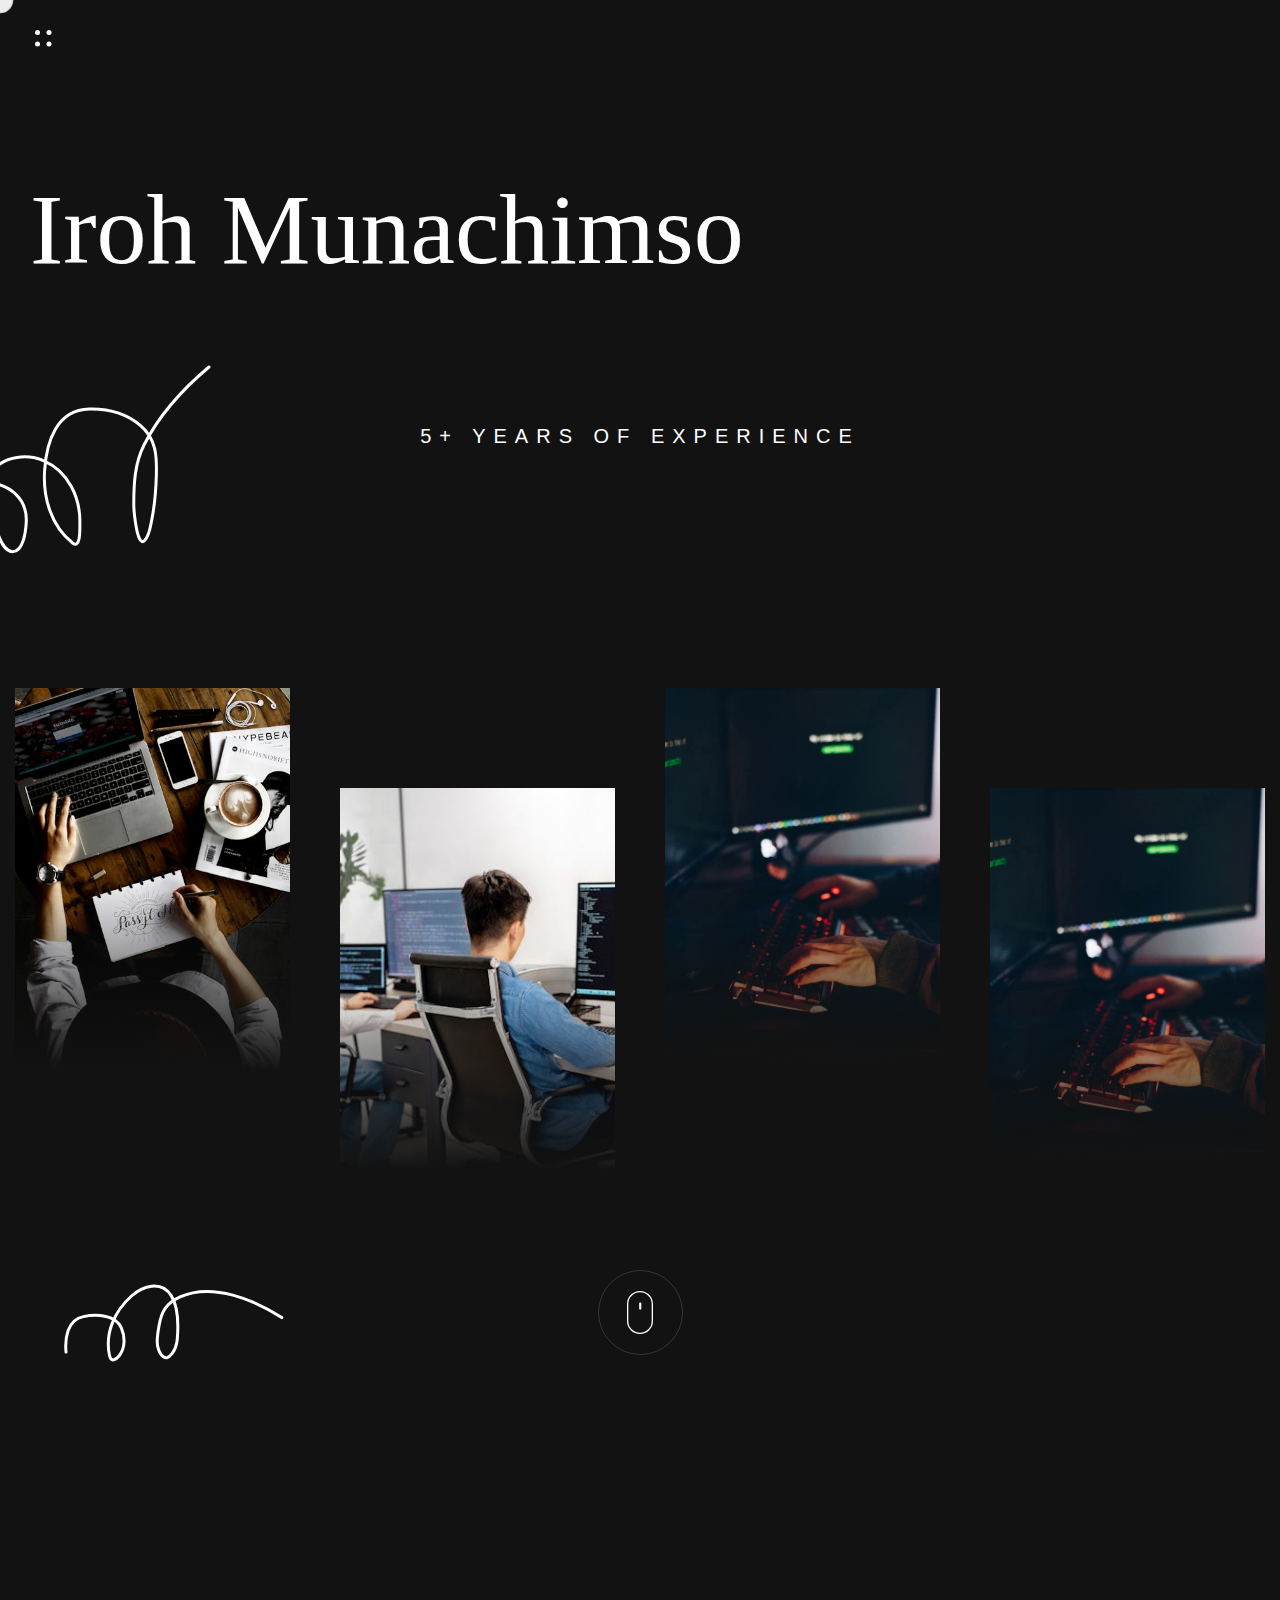
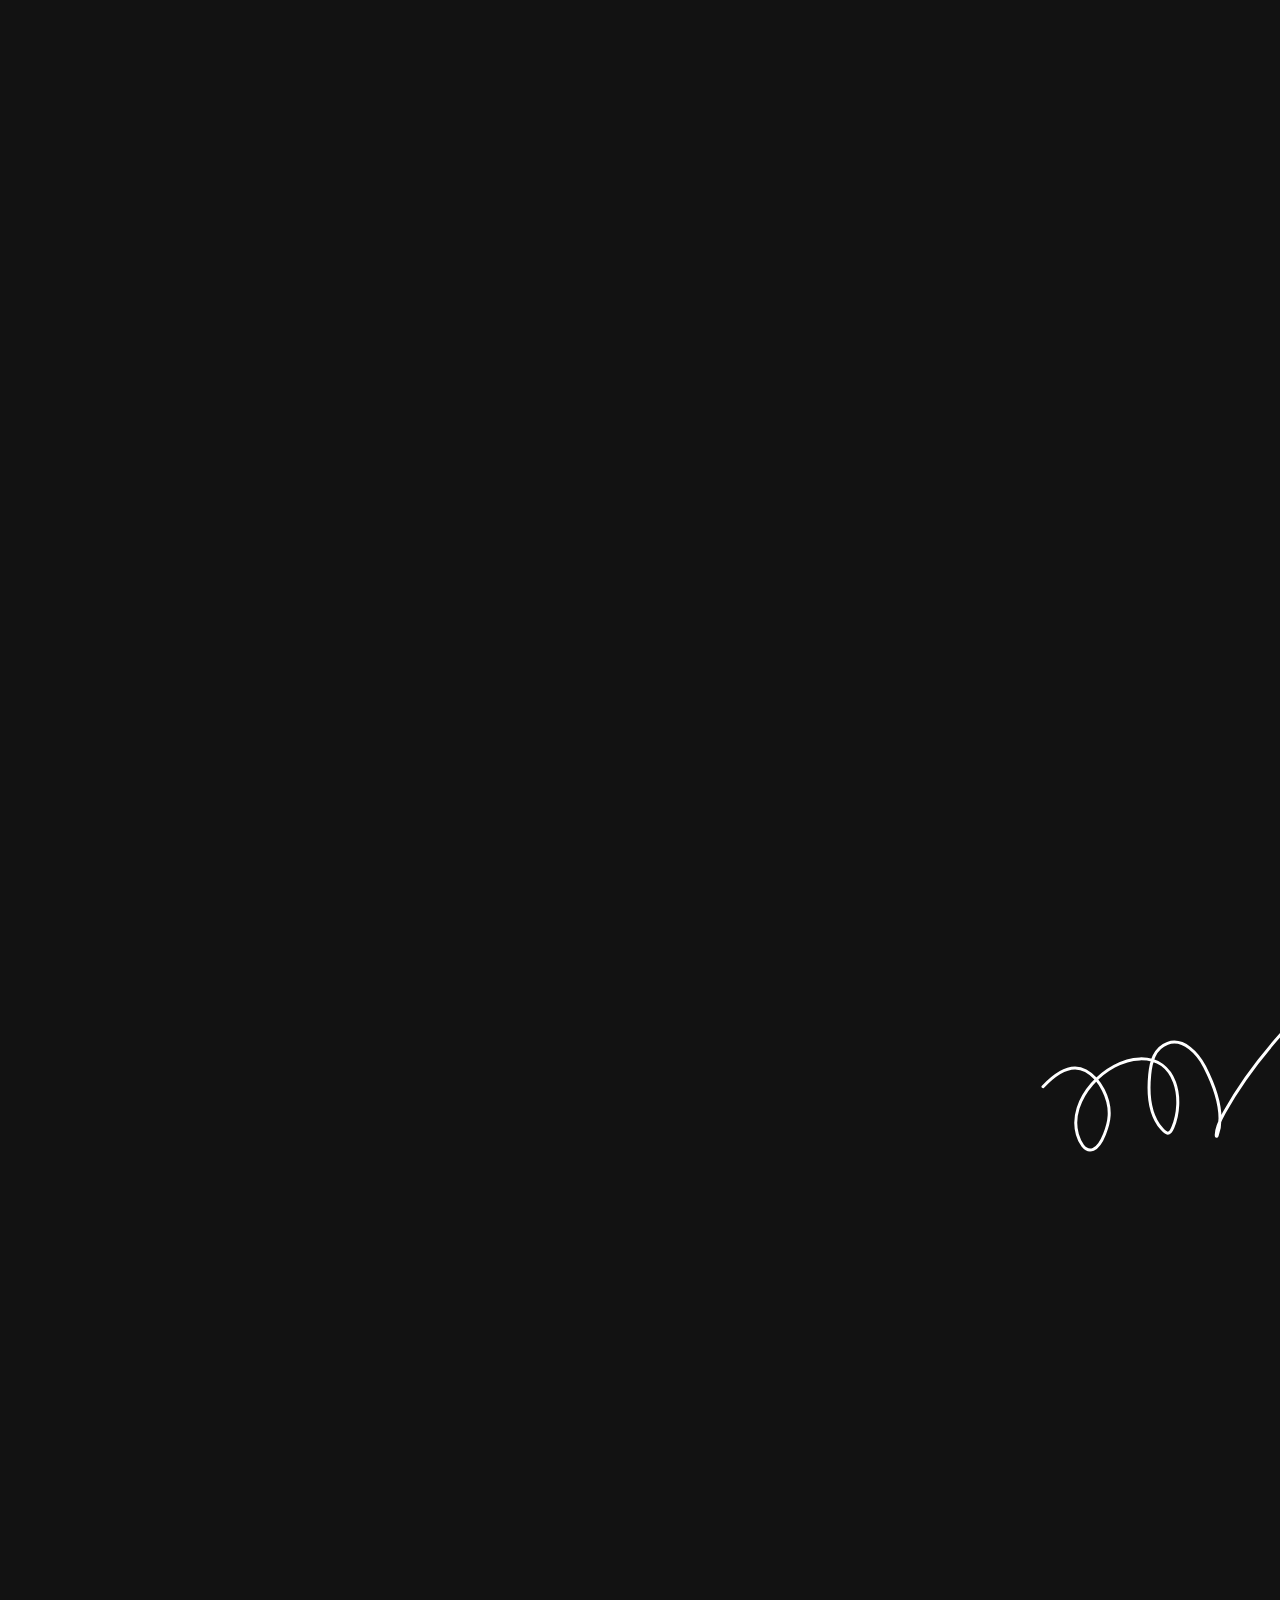
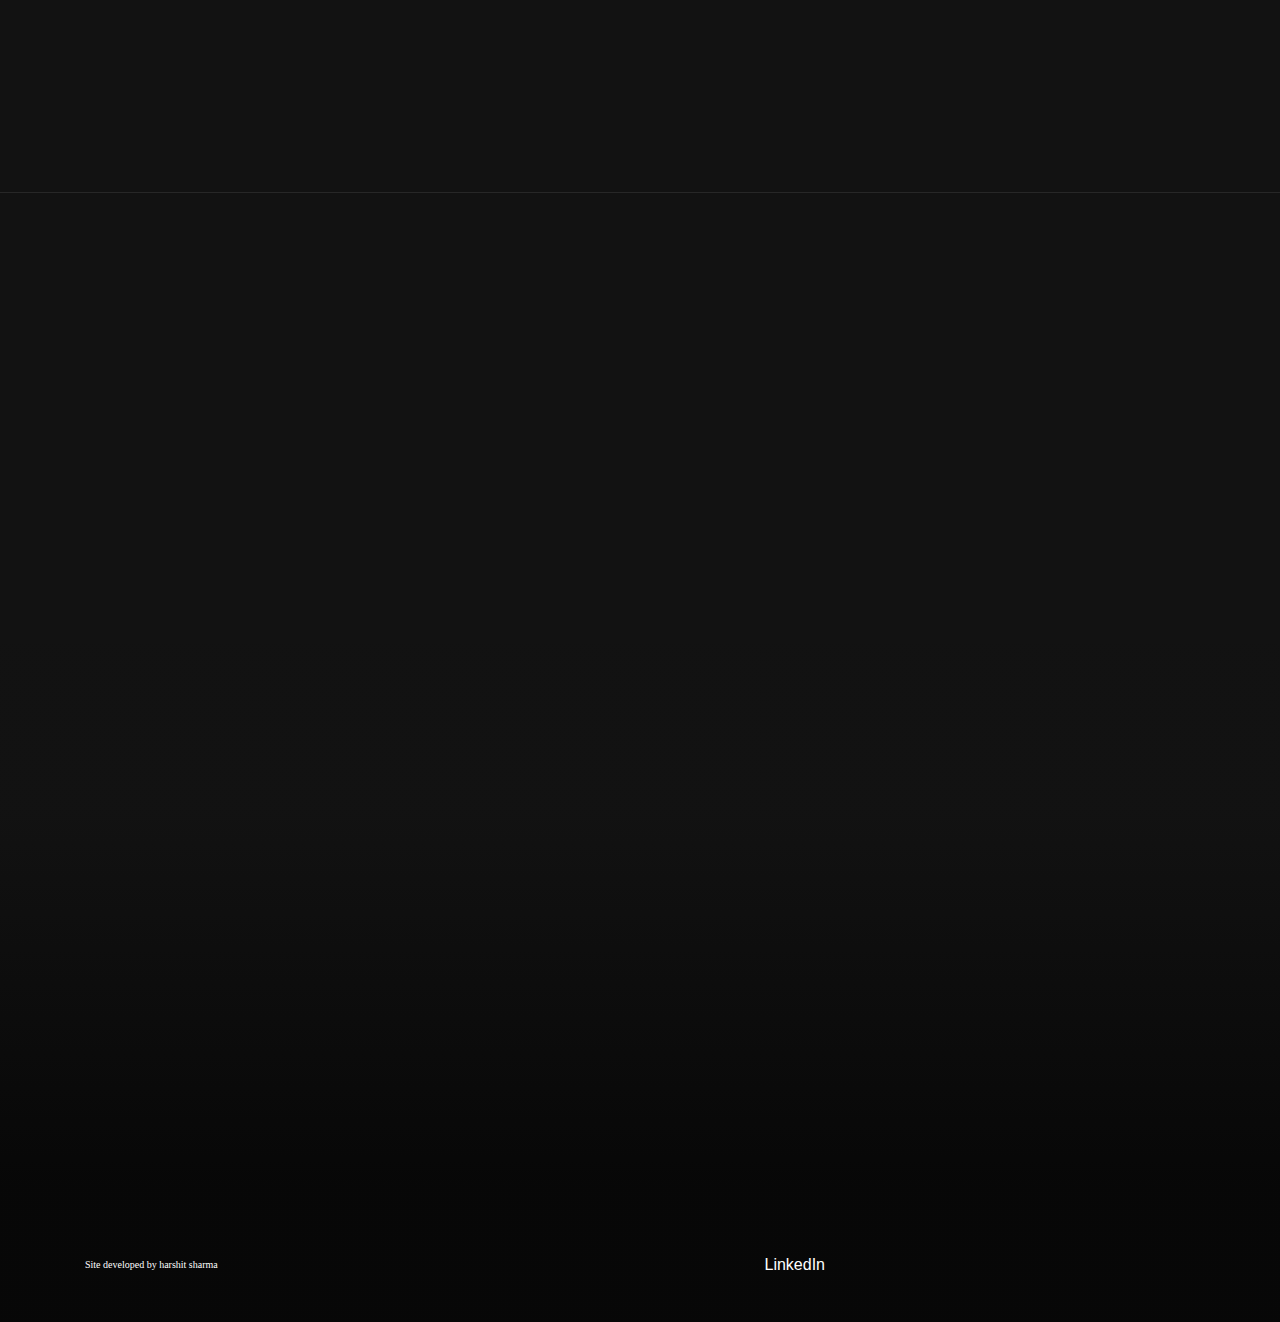
==== commit a1960214: "finilize the project" ====
--- a/index.html
+++ b/index.html
@@ -1,4 +1,4 @@
-<!DOCTYPE html>
+ <!DOCTYPE html>
 <html lang="en">
 
 <head>
@@ -6,9 +6,7 @@
   <meta http-equiv="X-UA-Compatible" content="IE=edge">
   <meta name="viewport" content="width=device-width, initial-scale=1.0">
 
-  <!-- 
-    - primary meta tags
-  -->
+
 
 
   <!-- 
@@ -38,7 +36,13 @@
 
   <!-- 
     -#PRELOADING
+
   -->
+  <div class="loading" data-loading>
+
+    <img src="./assets/images/loading-circle.svg" width="70" height="70" alt="" class="circle"> 
+  </div>
+
 
 
 
@@ -51,7 +55,7 @@
 
   <header class="header" data-header>
     <div class="container">
-
+ 
       <button class="nav-open-btn" aria-label="open menu" data-nav-toggler>
         <img src="./assets/images/menu.svg" width="17" height="17" alt="menu icon">
       </button>
@@ -195,7 +199,7 @@
               <div class="gallery-card">
 
                 <figure class="card-banner img-holder has-before" style="--width: 450; --height: 625;">
-                  <img src="./assets/images/scond-banner-after.webp" width="450" height="625" loading="lazy"
+                  <img src="./assets/images/sliding-1.jpeg" width="450" height="625" loading="lazy"
                     alt="Lettuce Entertain" class="img-cover">
                 </figure>
 
@@ -221,16 +225,16 @@
               <div class="gallery-card">
 
                 <figure class="card-banner img-holder has-before" style="--width: 450; --height: 625;">
-                  <img src="./assets/images/gallery-3.jpg" width="450" height="625" loading="lazy" alt="Leaping Lizard"
+                  <img src="./assets/images/sliding-2.jpeg" width="450" height="625" loading="lazy" alt="Leaping Lizard"
                     class="img-cover">
                 </figure>
 
                 <div class="card-content">
                   <h3 class="h6">
-                    <a href="#" class="card-title">Leaping Lizard</a>
-                  </h3>
-
-                  <span class="card-tag">Model, Fashion</span>
+                    <a href="#" class="card-title">Logo Design </a>
+                  </h3>
+
+                  <span class="card-tag">Model, Fashion,website</span>
                 </div>
 
                 <a href="#" class="btn-icon">
@@ -243,16 +247,16 @@
               <div class="gallery-card">
 
                 <figure class="card-banner img-holder has-before" style="--width: 450; --height: 625;">
-                  <img src="./assets/images/gallery-4.jpg" width="450" height="625" loading="lazy" alt="Juan More Taco"
+                  <img src="./assets/images/sliding-7.webp" width="450" height="625" loading="lazy" alt="Juan More Taco"
                     class="img-cover">
                 </figure>
 
                 <div class="card-content">
                   <h3 class="h6">
-                    <a href="#" class="card-title">Juan More Taco</a>
-                  </h3>
-
-                  <span class="card-tag">Architecture, Event</span>
+                    <a href="#" class="card-title">Jweb Application design</a>
+                  </h3>
+
+                  <span class="card-tag">Designing</span>
                 </div>
 
                 <a href="#" class="btn-icon">
@@ -269,16 +273,16 @@
               <div class="gallery-card">
 
                 <figure class="card-banner img-holder has-before" style="--width: 450; --height: 625;">
-                  <img src="./assets/images/gallery-5.jpg" width="450" height="625" loading="lazy" alt="Goldilox Bagels"
+                  <img src="./assets/images/sliding-4.webp" width="450" height="625" loading="lazy" alt="Goldilox Bagels"
                     class="img-cover">
                 </figure>
 
                 <div class="card-content">
                   <h3 class="h6">
-                    <a href="#" class="card-title">Goldilox Bagels</a>
-                  </h3>
-
-                  <span class="card-tag">People, Film</span>
+                    <a href="#" class="card-title">User Interface </a>
+                  </h3>
+
+                  <span class="card-tag">Application devine </span>
                 </div>
 
                 <a href="#" class="btn-icon">
@@ -291,16 +295,16 @@
               <div class="gallery-card">
 
                 <figure class="card-banner img-holder has-before" style="--width: 450; --height: 625;">
-                  <img src="./assets/images/gallery-6.jpg" width="450" height="625" loading="lazy" alt="Cookie Monstah"
+                  <img src="./assets/images/sliding-6.webp" width="450" height="625" loading="lazy" alt="Cookie Monstah"
                     class="img-cover">
                 </figure>
 
                 <div class="card-content">
                   <h3 class="h6">
-                    <a href="#" class="card-title">Cookie Monstah</a>
-                  </h3>
-
-                  <span class="card-tag">Wedding, Event</span>
+                    <a href="#" class="card-title">Smoth user Interface</a>
+                  </h3>
+
+                  <span class="card-tag">web design</span>
                 </div>
 
                 <a href="#" class="btn-icon">
@@ -317,16 +321,16 @@
               <div class="gallery-card">
 
                 <figure class="card-banner img-holder has-before" style="--width: 450; --height: 625;">
-                  <img src="./assets/images/gallery-7.jpg" width="450" height="625" loading="lazy"
+                  <img src="./assets/images/sliding-4.webp" width="450" height="625" loading="lazy"
                     alt="Divine Pastabilities" class="img-cover">
                 </figure>
 
                 <div class="card-content">
                   <h3 class="h6">
-                    <a href="#" class="card-title">Divine Pastabilities</a>
-                  </h3>
-
-                  <span class="card-tag">Wedding, Model</span>
+                    <a href="#" class="card-title"></a>
+                  </h3>
+
+                  <span class="card-tag"></span>
                 </div>
 
                 <a href="#" class="btn-icon">
@@ -339,16 +343,16 @@
               <div class="gallery-card">
 
                 <figure class="card-banner img-holder has-before" style="--width: 450; --height: 625;">
-                  <img src="./assets/images/gallery-8.jpg" width="450" height="625" loading="lazy"
+                  <img src="./assets/images/sliding-5.jpeg" width="450" height="625" loading="lazy"
                     alt="The Lockhart Bar" class="img-cover">
                 </figure>
 
                 <div class="card-content">
                   <h3 class="h6">
-                    <a href="#" class="card-title">The Lockhart Bar</a>
-                  </h3>
-
-                  <span class="card-tag">Health & Wellnes</span>
+                    <a href="#" class="card-title"></a>
+                  </h3>
+
+                  <span class="card-tag"></span>
                 </div>
 
                 <a href="#" class="btn-icon">
@@ -374,11 +378,11 @@
 
 
 
-
+ 
       <!-- 
         - #CATEGORY
       -->
-
+<!-- 
       <section class="section category" aria-label="photography category">
         <div class="container">
 
@@ -557,9 +561,9 @@
 
         </div>
       </section>
-
-
-
+ -->
+
+ 
 
 
       <!-- 
@@ -597,7 +601,7 @@
           <figure class="about-banner" data-reveal="left">
 
             <div class="img-holder has-before" style="--width: 512; --height: 684;">
-               <img src="adminphoto.webp" width="512" height="684" loading="lazy" alt="Iroh"
+               <img src="assets/images/adminphoto.webp" width="512" height="684" loading="lazy" alt="Iroh"
                 class="img-cover">
       
             </div>
@@ -643,13 +647,13 @@
 
                 <div class="card-content">
                   <h3 class="h4">
-                    <a href="#" class="card-title">Food Delevery Website</a>
+                    <a href="/about.html" class="card-title">Food Delevery Website</a>
                   </h3>
 
                   <p class="card-tag">Product</p>
                 </div>
 
-                <a href="#" class="btn-icon" aria-label="See more">
+                <a href="/about.html" class="btn-icon" aria-label="See more">
                   <svg xmlns="http://www.w3.org/2000/svg" width="43" height="20" viewBox="0 0 43 20" fill="none">
                     <path d="M0 10H41" stroke="black" stroke-width="2" />
                     <path d="M33 1L41.9 10.2727L33 19" stroke="black" stroke-width="2" />
@@ -667,13 +671,13 @@
 
                 <div class="card-content">
                   <h3 class="h4">
-                    <a href="#" class="card-title">Exllence Logo Design</a>
+                    <a href="/about.html" class="card-title">Exllence Logo Design</a>
                   </h3>
 
                   <p class="card-tag">Logo</p>
                 </div>
 
-                <a href="#" class="btn-icon" aria-label="See more">
+                <a href="/about.html" class="btn-icon" aria-label="See more">
                   <svg xmlns="http://www.w3.org/2000/svg" width="43" height="20" viewBox="0 0 43 20" fill="none">
                     <path d="M0 10H41" stroke="black" stroke-width="2" />
                     <path d="M33 1L41.9 10.2727L33 19" stroke="black" stroke-width="2" />
@@ -695,13 +699,13 @@
 
                 <div class="card-content">
                   <h3 class="h4">
-                    <a href="#" class="card-title">Mobile Application Design</a>
+                    <a href="/about.html" class="card-title">Mobile Application Design</a>
                   </h3>
 
                   <p class="card-tag">web Design</p>
                 </div>
 
-                <a href="#" class="btn-icon" aria-label="See more">
+                <a href="/about.html" class="btn-icon" aria-label="See more">
                   <svg xmlns="http://www.w3.org/2000/svg" width="43" height="20" viewBox="0 0 43 20" fill="none">
                     <path d="M0 10H41" stroke="black" stroke-width="2" />
                     <path d="M33 1L41.9 10.2727L33 19" stroke="black" stroke-width="2" />
@@ -719,13 +723,13 @@
 
                 <div class="card-content">
                   <h3 class="h4">
-                    <a href="#" class="card-title">LimBlink Digital Logo</a>
+                    <a href="/about.html" class="card-title">LimBlink Digital Logo</a>
                   </h3>
 
                   <p class="card-tag">Logo</p>
                 </div>
 
-                <a href="#" class="btn-icon" aria-label="See more">
+                <a href="/about.html" class="btn-icon" aria-label="See more">
                   <svg xmlns="http://www.w3.org/2000/svg" width="43" height="20" viewBox="0 0 43 20" fill="none">
                     <path d="M0 10H41" stroke="black" stroke-width="2" />
                     <path d="M33 1L41.9 10.2727L33 19" stroke="black" stroke-width="2" />
@@ -783,16 +787,10 @@
         <ul class="social-list">
 
           <li>
-            <a href="#" class="social-link">Fa.</a>
+            <a href="https://www.linkedin.com/in/iroh-munachimso/" class="social-link">LinkedIn</a>
           </li>
 
-          <li>
-            <a href="#" class="social-link">Insta.</a>
-          </li>
-
-          <li>
-            <a href="#" class="social-link">Tw.</a>
-          </li>
+       
 
         </ul>
 
@@ -834,4 +832,4 @@
 
 </body>
 
-</html>+</html> 